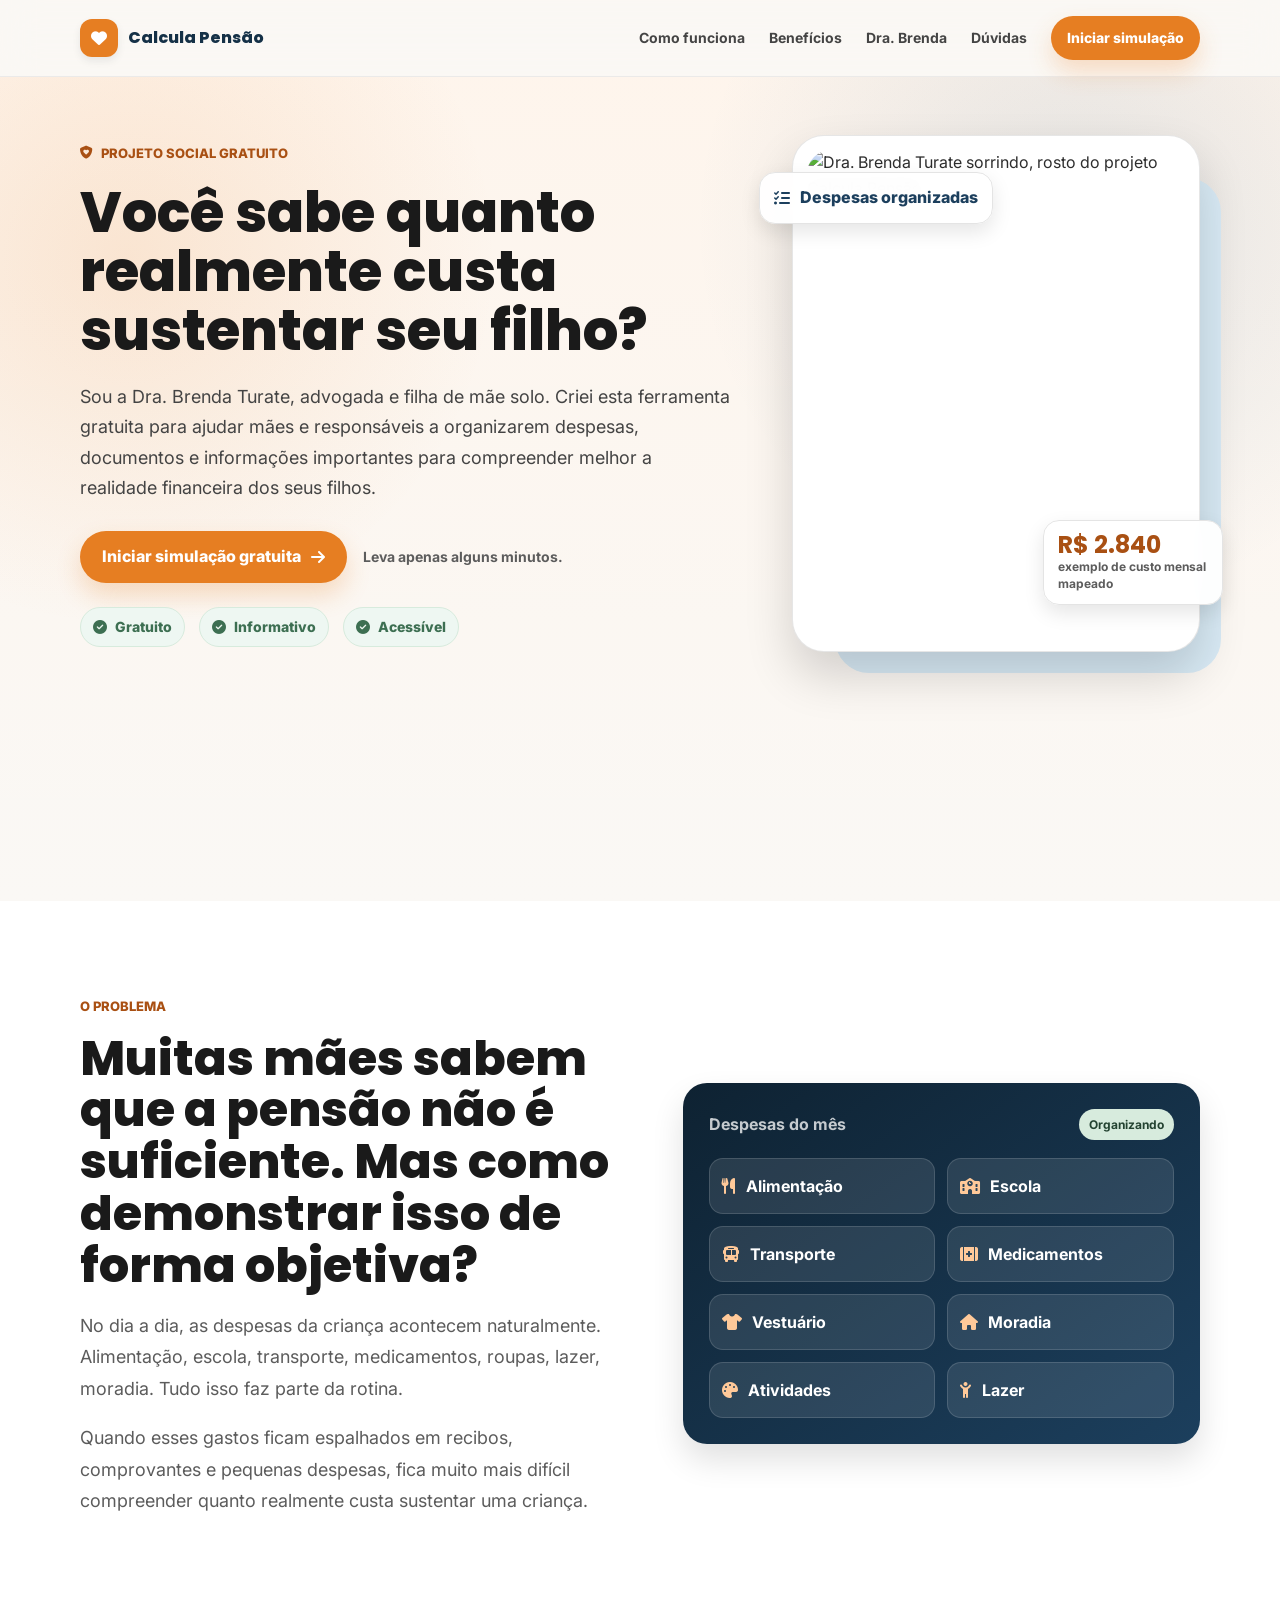
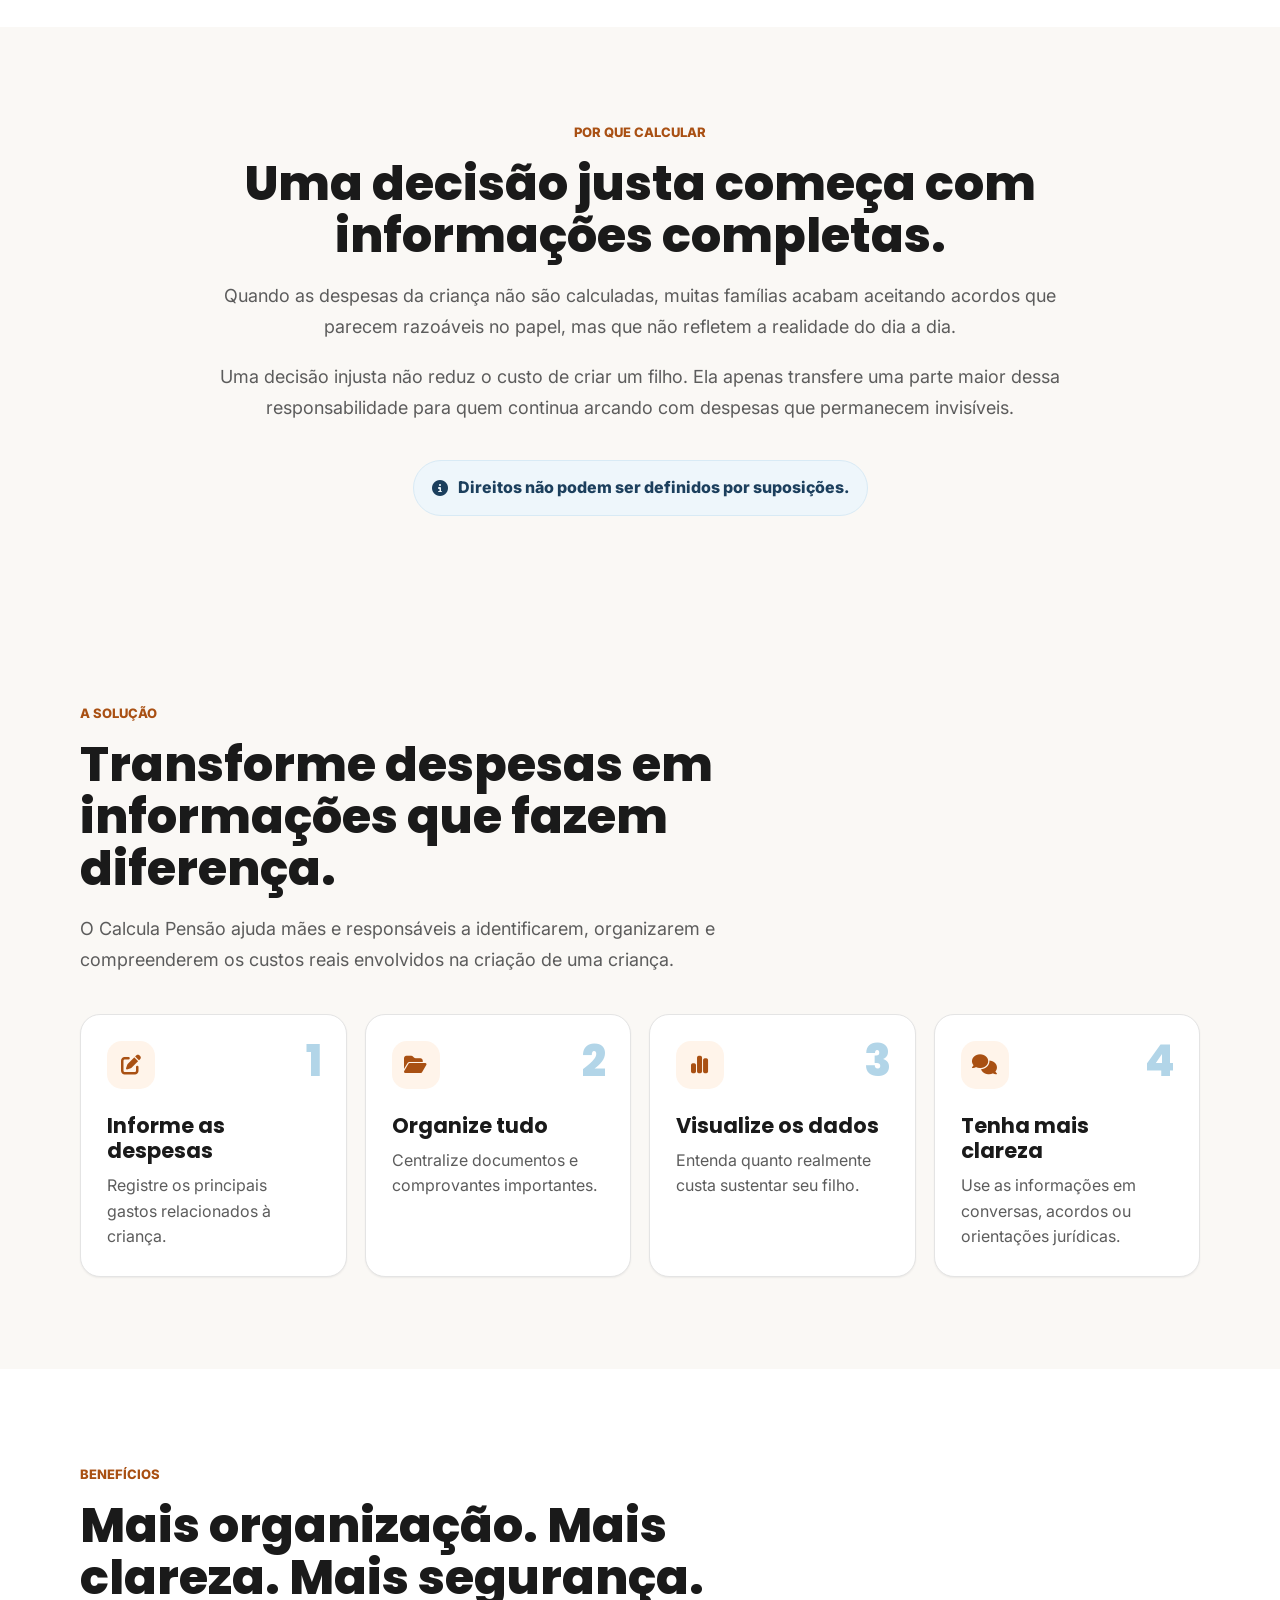
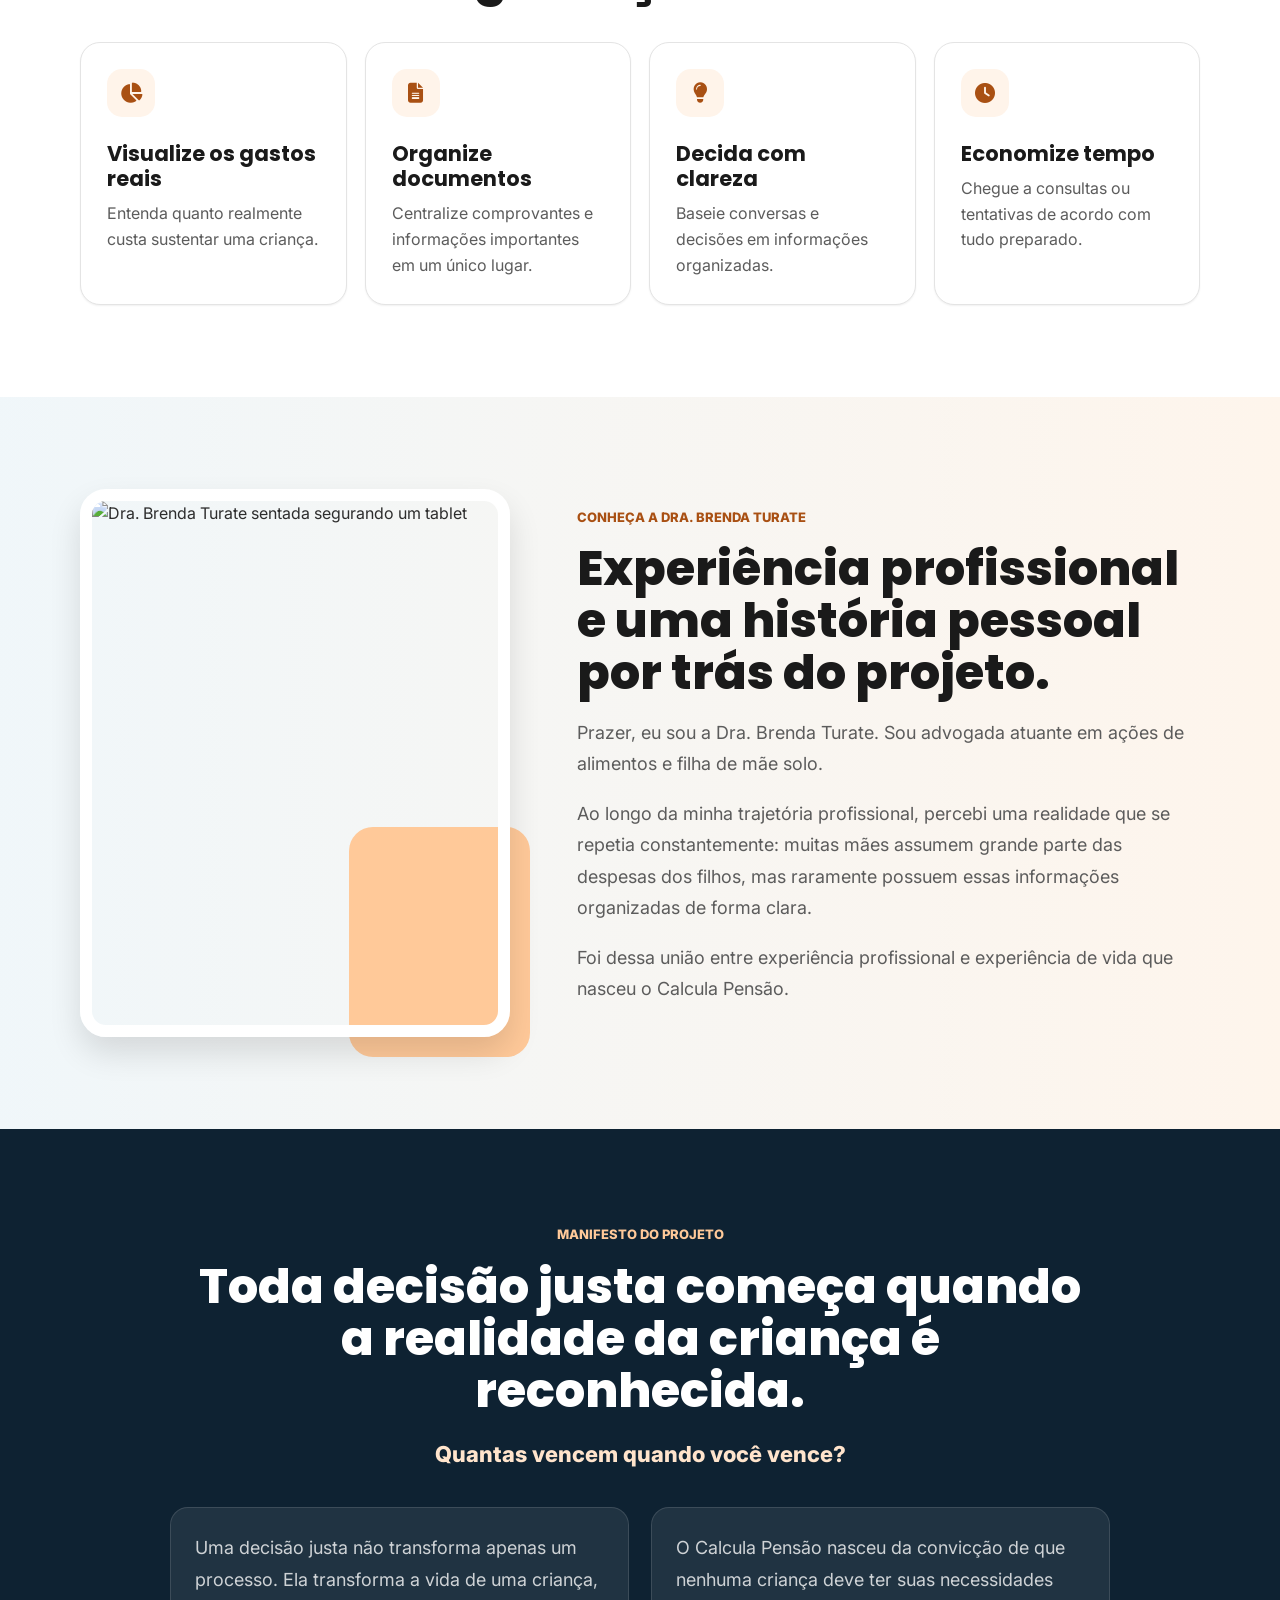
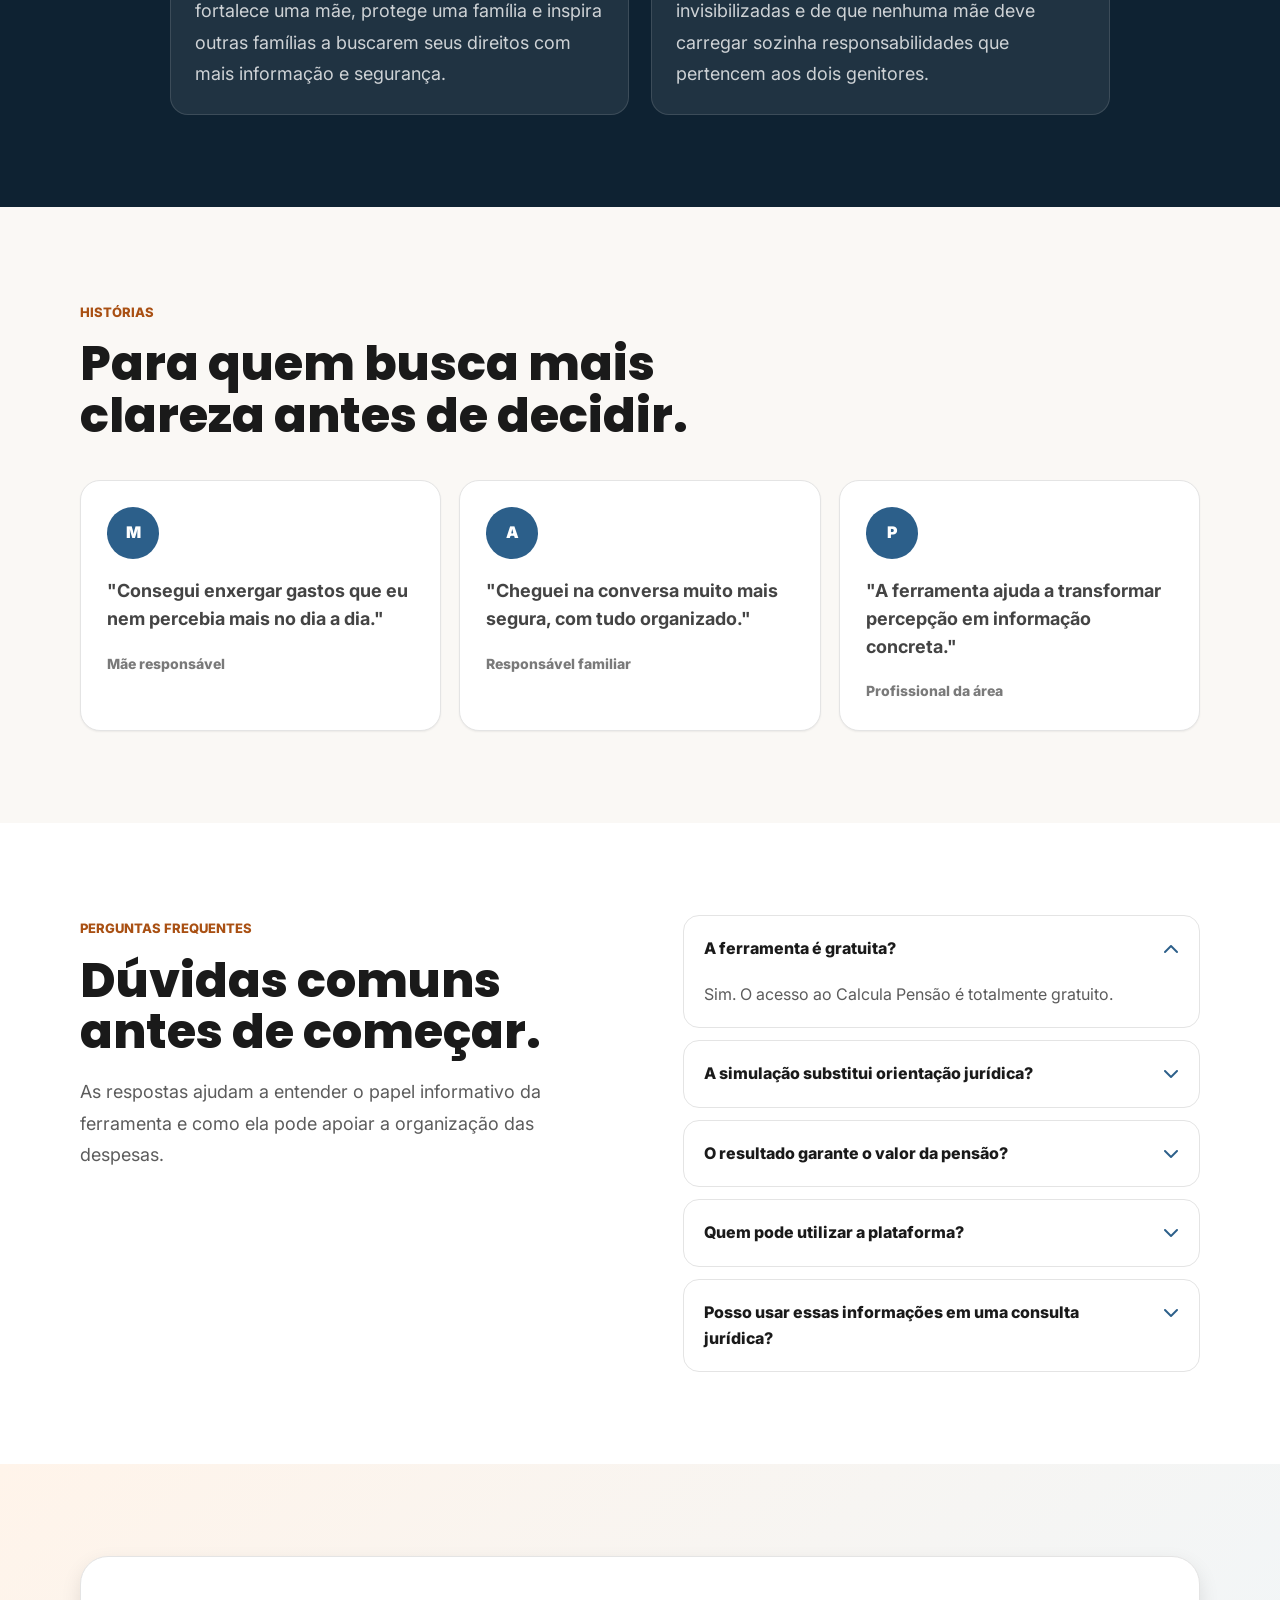
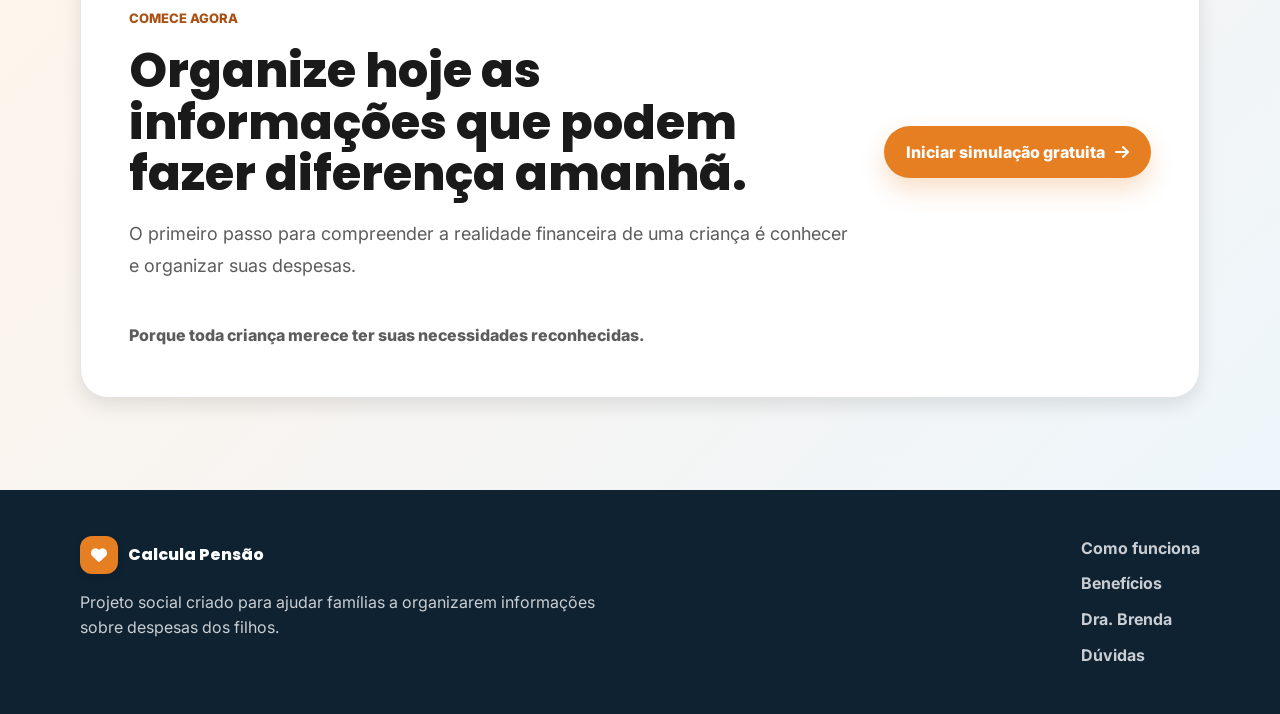
==== index.html @ ec31bf01 "Add homolog landing page" ====
<!DOCTYPE html><html lang="pt-BR"><head><meta charset="UTF-8" /><meta name="viewport" content="width=device-width, initial-scale=1.0" /><title>Calcula Pensão | Organize as despesas dos seus filhos</title><meta
name="description"
content="Ferramenta gratuita criada pela Dra. Brenda Turate para ajudar mães e responsáveis a organizarem despesas, documentos e informações importantes sobre pensão alimentícia."
/><link rel="preconnect" href="https://fonts.googleapis.com" /><link rel="preconnect" href="https://fonts.gstatic.com" crossorigin /><link
href="https://fonts.googleapis.com/css2?family=Inter:wght@400;500;600;700;800&family=Poppins:wght@600;700;800&display=swap"
rel="stylesheet"
/><link
rel="stylesheet"
href="https://cdnjs.cloudflare.com/ajax/libs/font-awesome/6.5.2/css/all.min.css"
/><link rel="stylesheet" href="design-tokens.css" /><link rel="stylesheet" href="styles.min.css" /></head><body><a class="skip-link" href="#conteudo">Pular para o conteúdo</a><header class="site-header" data-header><nav class="nav container" aria-label="Navegação principal"><a class="brand" href="#inicio" aria-label="Calcula Pensão"><span class="brand-mark"><i class="fa-solid fa-heart"></i></span><span>Calcula Pensão</span></a><button class="nav-toggle" type="button" aria-expanded="false" aria-controls="nav-menu" data-nav-toggle><span class="sr-only">Abrir menu</span><i class="fa-solid fa-bars"></i></button><div class="nav-menu" id="nav-menu" data-nav-menu><a href="#como-funciona">Como funciona</a><a href="#beneficios">Benefícios</a><a href="#brenda">Dra. Brenda</a><a href="#faq">Dúvidas</a><a class="btn btn-primary btn-small" href="https://calculapensao.com.br/checkout/?add-to-cart=428">Iniciar simulação</a></div></nav></header><main id="conteudo"><section class="hero section" id="inicio"><div class="hero-bg" aria-hidden="true"></div><div class="container hero-grid"><div class="hero-copy reveal"><span class="eyebrow"><i class="fa-solid fa-shield-heart"></i>
Projeto social gratuito
</span><h1>Você sabe quanto realmente custa sustentar seu filho?</h1><p class="lead">
Sou a Dra. Brenda Turate, advogada e filha de mãe solo. Criei esta ferramenta gratuita para ajudar mães e responsáveis a organizarem despesas, documentos e informações importantes para compreender melhor a realidade financeira dos seus filhos.
</p><div class="hero-actions"><a class="btn btn-primary" href="https://calculapensao.com.br/checkout/?add-to-cart=428">
Iniciar simulação gratuita
<i class="fa-solid fa-arrow-right"></i></a><span class="microcopy">Leva apenas alguns minutos.</span></div><div class="trust-row" aria-label="Principais atributos"><span><i class="fa-solid fa-circle-check"></i> Gratuito</span><span><i class="fa-solid fa-circle-check"></i> Informativo</span><span><i class="fa-solid fa-circle-check"></i> Acessível</span></div></div><div class="hero-visual reveal delay-1"><div class="portrait-card"><img src="assets/brenda-hero.webp" alt="Dra. Brenda Turate sorrindo, rosto do projeto Calcula Pensão" /><div class="floating-note note-top"><i class="fa-solid fa-list-check"></i><span>Despesas organizadas</span></div><div class="floating-note note-bottom"><strong>R$ 2.840</strong><span>exemplo de custo mensal mapeado</span></div></div></div></div></section><section class="section problem-section"><div class="container split-grid"><div class="section-copy reveal"><span class="eyebrow">O problema</span><h2>Muitas mães sabem que a pensão não é suficiente. Mas como demonstrar isso de forma objetiva?</h2><p>
No dia a dia, as despesas da criança acontecem naturalmente. Alimentação, escola, transporte, medicamentos, roupas, lazer, moradia. Tudo isso faz parte da rotina.
</p><p>
Quando esses gastos ficam espalhados em recibos, comprovantes e pequenas despesas, fica muito mais difícil compreender quanto realmente custa sustentar uma criança.
</p></div><div class="expense-board reveal delay-1" aria-label="Exemplos de despesas"><div class="board-header"><span>Despesas do mês</span><strong>Organizando</strong></div><div class="expense-list"><span><i class="fa-solid fa-utensils"></i> Alimentação</span><span><i class="fa-solid fa-school"></i> Escola</span><span><i class="fa-solid fa-bus"></i> Transporte</span><span><i class="fa-solid fa-kit-medical"></i> Medicamentos</span><span><i class="fa-solid fa-shirt"></i> Vestuário</span><span><i class="fa-solid fa-house"></i> Moradia</span><span><i class="fa-solid fa-palette"></i> Atividades</span><span><i class="fa-solid fa-child-reaching"></i> Lazer</span></div></div></div></section><section class="section why-section"><div class="container narrow reveal"><span class="eyebrow centered">Por que calcular</span><h2>Uma decisão justa começa com informações completas.</h2><p>
Quando as despesas da criança não são calculadas, muitas famílias acabam aceitando acordos que parecem razoáveis no papel, mas que não refletem a realidade do dia a dia.
</p><p>
Uma decisão injusta não reduz o custo de criar um filho. Ela apenas transfere uma parte maior dessa responsabilidade para quem continua arcando com despesas que permanecem invisíveis.
</p><div class="quote-line"><i class="fa-solid fa-circle-info"></i><span>Direitos não podem ser definidos por suposições.</span></div></div></section><section class="section solution-section" id="como-funciona"><div class="container"><div class="section-heading reveal"><span class="eyebrow">A solução</span><h2>Transforme despesas em informações que fazem diferença.</h2><p>
O Calcula Pensão ajuda mães e responsáveis a identificarem, organizarem e compreenderem os custos reais envolvidos na criação de uma criança.
</p></div><div class="steps"><article class="step-card reveal"><span class="step-number">1</span><i class="fa-solid fa-pen-to-square"></i><h3>Informe as despesas</h3><p>Registre os principais gastos relacionados à criança.</p></article><article class="step-card reveal delay-1"><span class="step-number">2</span><i class="fa-solid fa-folder-open"></i><h3>Organize tudo</h3><p>Centralize documentos e comprovantes importantes.</p></article><article class="step-card reveal delay-2"><span class="step-number">3</span><i class="fa-solid fa-chart-simple"></i><h3>Visualize os dados</h3><p>Entenda quanto realmente custa sustentar seu filho.</p></article><article class="step-card reveal delay-3"><span class="step-number">4</span><i class="fa-solid fa-comments"></i><h3>Tenha mais clareza</h3><p>Use as informações em conversas, acordos ou orientações jurídicas.</p></article></div></div></section><section class="section benefits-section" id="beneficios"><div class="container"><div class="section-heading reveal"><span class="eyebrow">Benefícios</span><h2>Mais organização. Mais clareza. Mais segurança.</h2></div><div class="benefit-grid"><article class="benefit-card reveal"><i class="fa-solid fa-chart-pie"></i><h3>Visualize os gastos reais</h3><p>Entenda quanto realmente custa sustentar uma criança.</p></article><article class="benefit-card reveal delay-1"><i class="fa-solid fa-file-lines"></i><h3>Organize documentos</h3><p>Centralize comprovantes e informações importantes em um único lugar.</p></article><article class="benefit-card reveal delay-2"><i class="fa-solid fa-lightbulb"></i><h3>Decida com clareza</h3><p>Baseie conversas e decisões em informações organizadas.</p></article><article class="benefit-card reveal delay-3"><i class="fa-solid fa-clock"></i><h3>Economize tempo</h3><p>Chegue a consultas ou tentativas de acordo com tudo preparado.</p></article></div></div></section><section class="section about-section" id="brenda"><div class="container about-grid"><div class="about-image reveal"><img src="assets/brenda-about.webp" alt="Dra. Brenda Turate sentada segurando um tablet" /></div><div class="section-copy reveal delay-1"><span class="eyebrow">Conheça a Dra. Brenda Turate</span><h2>Experiência profissional e uma história pessoal por trás do projeto.</h2><p>
Prazer, eu sou a Dra. Brenda Turate. Sou advogada atuante em ações de alimentos e filha de mãe solo.
</p><p>
Ao longo da minha trajetória profissional, percebi uma realidade que se repetia constantemente: muitas mães assumem grande parte das despesas dos filhos, mas raramente possuem essas informações organizadas de forma clara.
</p><p>
Foi dessa união entre experiência profissional e experiência de vida que nasceu o Calcula Pensão.
</p></div></div></section><section class="section manifesto-section"><div class="container manifesto-card reveal"><span class="eyebrow centered">Manifesto do projeto</span><h2>Toda decisão justa começa quando a realidade da criança é reconhecida.</h2><p class="manifesto-lead">Quantas vencem quando você vence?</p><div class="manifesto-grid"><p>Uma decisão justa não transforma apenas um processo. Ela transforma a vida de uma criança, fortalece uma mãe, protege uma família e inspira outras famílias a buscarem seus direitos com mais informação e segurança.</p><p>O Calcula Pensão nasceu da convicção de que nenhuma criança deve ter suas necessidades invisibilizadas e de que nenhuma mãe deve carregar sozinha responsabilidades que pertencem aos dois genitores.</p></div></div></section><section class="section testimonials-section"><div class="container"><div class="section-heading reveal"><span class="eyebrow">Histórias</span><h2>Para quem busca mais clareza antes de decidir.</h2></div><div class="testimonial-grid"><article class="testimonial-card reveal"><div class="avatar">M</div><p>"Consegui enxergar gastos que eu nem percebia mais no dia a dia."</p><span>Mãe responsável</span></article><article class="testimonial-card reveal delay-1"><div class="avatar">A</div><p>"Cheguei na conversa muito mais segura, com tudo organizado."</p><span>Responsável familiar</span></article><article class="testimonial-card reveal delay-2"><div class="avatar">P</div><p>"A ferramenta ajuda a transformar percepção em informação concreta."</p><span>Profissional da área</span></article></div></div></section><section class="section faq-section" id="faq"><div class="container faq-grid"><div class="section-copy reveal"><span class="eyebrow">Perguntas frequentes</span><h2>Dúvidas comuns antes de começar.</h2><p>As respostas ajudam a entender o papel informativo da ferramenta e como ela pode apoiar a organização das despesas.</p></div><div class="faq-list reveal delay-1"><details open><summary>A ferramenta é gratuita?</summary><p>Sim. O acesso ao Calcula Pensão é totalmente gratuito.</p></details><details><summary>A simulação substitui orientação jurídica?</summary><p>Não. A ferramenta possui caráter exclusivamente informativo e educativo.</p></details><details><summary>O resultado garante o valor da pensão?</summary><p>Não. O valor da pensão alimentícia é definido por acordo ou decisão judicial, considerando cada caso.</p></details><details><summary>Quem pode utilizar a plataforma?</summary><p>Mães, pais, responsáveis, advogados e qualquer pessoa que deseje compreender melhor as despesas relacionadas à criação de uma criança.</p></details><details><summary>Posso usar essas informações em uma consulta jurídica?</summary><p>Sim. As informações organizadas podem facilitar conversas com advogados, Defensoria Pública ou auxiliar na construção de acordos.</p></details></div></div></section><section class="final-cta section" id="simulacao"><div class="container cta-card reveal"><div><span class="eyebrow">Comece agora</span><h2>Organize hoje as informações que podem fazer diferença amanhã.</h2><p>
O primeiro passo para compreender a realidade financeira de uma criança é conhecer e organizar suas despesas.
</p></div><a class="btn btn-primary" href="https://calculapensao.com.br/checkout/?add-to-cart=428">
Iniciar simulação gratuita
<i class="fa-solid fa-arrow-right"></i></a><span class="cta-note">Porque toda criança merece ter suas necessidades reconhecidas.</span></div></section></main><footer class="footer"><div class="container footer-grid"><div><a class="brand footer-brand" href="#inicio"><span class="brand-mark"><i class="fa-solid fa-heart"></i></span><span>Calcula Pensão</span></a><p>Projeto social criado para ajudar famílias a organizarem informações sobre despesas dos filhos.</p></div><div class="footer-links"><a href="#como-funciona">Como funciona</a><a href="#beneficios">Benefícios</a><a href="#brenda">Dra. Brenda</a><a href="#faq">Dúvidas</a></div></div></footer><script src="script.js"></script></body></html>
---- design-tokens.css ----
:root {
  --cp-orange-50: #fff4ea;
  --cp-orange-100: #ffe4cc;
  --cp-orange-200: #ffc999;
  --cp-orange-300: #ffad66;
  --cp-orange-400: #f3923a;
  --cp-orange-500: #e67e22;
  --cp-orange-600: #c86618;
  --cp-orange-700: #a95013;
  --cp-orange-800: #843d0f;
  --cp-orange-900: #5f2b0a;

  --cp-blue-50: #eef6fb;
  --cp-blue-100: #d8eaf5;
  --cp-blue-200: #b2d5e8;
  --cp-blue-300: #86b9d8;
  --cp-blue-400: #5794bb;
  --cp-blue-500: #2c5f8a;
  --cp-blue-600: #234e72;
  --cp-blue-700: #1c3f5d;
  --cp-blue-800: #153147;
  --cp-blue-900: #0e2232;

  --cp-green-50: #eef7f2;
  --cp-green-100: #d7ebdd;
  --cp-green-300: #96c3a7;
  --cp-green-500: #5e9b76;
  --cp-green-700: #3d6f52;
  --cp-green-900: #234331;

  --cp-gray-50: #fafafa;
  --cp-gray-100: #f2f2f2;
  --cp-gray-200: #e4e4e4;
  --cp-gray-300: #cfcfcf;
  --cp-gray-400: #a8a8a8;
  --cp-gray-500: #7a7a7a;
  --cp-gray-600: #5c5c5c;
  --cp-gray-700: #444444;
  --cp-gray-800: #2d2d2d;
  --cp-gray-900: #1a1a1a;

  --cp-success-bg: #eef7f2;
  --cp-success-text: #3d6f52;
  --cp-warning-bg: #fff7e6;
  --cp-warning-text: #9a6200;
  --cp-error-bg: #fdecec;
  --cp-error-text: #b42318;
  --cp-info-bg: #eef6fb;
  --cp-info-text: #234e72;

  --cp-surface-background: #faf8f5;
  --cp-surface-white: #ffffff;
  --cp-text-primary: #2d2d2d;
  --cp-text-secondary: #5c5c5c;
  --cp-text-muted: #7a7a7a;
  --cp-text-inverse: #ffffff;

  --cp-font-heading: "Poppins", sans-serif;
  --cp-font-body: "Inter", sans-serif;

  --cp-space-1: 4px;
  --cp-space-2: 8px;
  --cp-space-3: 12px;
  --cp-space-4: 16px;
  --cp-space-5: 20px;
  --cp-space-6: 24px;
  --cp-space-8: 32px;
  --cp-space-10: 40px;
  --cp-space-12: 48px;
  --cp-space-14: 56px;
  --cp-space-16: 64px;
  --cp-space-20: 80px;
  --cp-space-24: 96px;

  --cp-radius-xs: 4px;
  --cp-radius-sm: 6px;
  --cp-radius-md: 8px;
  --cp-radius-lg: 12px;
  --cp-radius-xl: 16px;
  --cp-radius-pill: 999px;

  --cp-shadow-1: 0 1px 2px rgba(0, 0, 0, 0.06);
  --cp-shadow-2: 0 4px 8px rgba(0, 0, 0, 0.08);
  --cp-shadow-3: 0 8px 20px rgba(0, 0, 0, 0.10);
  --cp-shadow-4: 0 16px 32px rgba(0, 0, 0, 0.12);
  --cp-shadow-5: 0 24px 48px rgba(0, 0, 0, 0.16);

  --cp-focus-ring: 0 0 0 3px var(--cp-orange-200);
}
---- styles.min.css ----
*{box-sizing:border-box;}html{scroll-behavior:smooth;}body{margin:0;overflow-x:hidden;color:var(--cp-text-primary);background:var(--cp-surface-background);font-family:var(--cp-font-body);font-size:16px;line-height:1.6;}body.nav-open{overflow:hidden;}img{display:block;max-width:100%;}a{color:inherit;text-decoration:none;}button,a{-webkit-tap-highlight-color:transparent;}:focus-visible{outline:3px solid var(--cp-orange-200);outline-offset:3px;}.sr-only,.skip-link{position:absolute;width:1px;height:1px;overflow:hidden;clip:rect(0,0,0,0);white-space:nowrap;}.skip-link:focus{z-index:1000;top:16px;left:16px;width:auto;height:auto;padding:12px 16px;clip:auto;color:var(--cp-text-inverse);background:var(--cp-blue-800);border-radius:var(--cp-radius-md);}.container{width:min(1120px,calc(100% - 40px));margin:0 auto;}.section{padding:92px 0;}.site-header{position:sticky;z-index:100;top:0;background:rgba(250,248,245,0.82);border-bottom:1px solid rgba(228,228,228,0.7);backdrop-filter:blur(18px);transition:box-shadow 180ms ease,background 180ms ease;}.site-header.is-scrolled{background:rgba(255,255,255,0.92);box-shadow:var(--cp-shadow-1);}.nav{display:flex;min-height:76px;align-items:center;justify-content:space-between;gap:24px;}.brand{display:inline-flex;align-items:center;gap:10px;font-family:var(--cp-font-heading);font-weight:800;color:var(--cp-blue-800);}.brand-mark{display:grid;width:38px;height:38px;place-items:center;color:var(--cp-text-inverse);background:var(--cp-orange-500);border-radius:12px;box-shadow:var(--cp-shadow-2);}.nav-menu{display:flex;align-items:center;gap:24px;color:var(--cp-gray-700);font-size:14px;font-weight:700;}.nav-menu a:not(.btn){padding:10px 0;}.nav-menu a:not(.btn):hover{color:var(--cp-orange-700);}.nav-toggle{display:none;width:44px;height:44px;color:var(--cp-blue-800);background:var(--cp-surface-white);border:1px solid var(--cp-gray-200);border-radius:var(--cp-radius-md);}.btn{display:inline-flex;min-height:52px;align-items:center;justify-content:center;gap:10px;padding:15px 22px;border-radius:var(--cp-radius-pill);font-weight:800;line-height:1.2;transition:transform 180ms ease,box-shadow 180ms ease,background 180ms ease;}.btn:hover{transform:translateY(-2px);}.btn-primary{color:var(--cp-text-inverse);background:var(--cp-orange-500);box-shadow:0 12px 24px rgba(230,126,34,0.24);}.btn-primary:hover{background:var(--cp-orange-400);box-shadow:0 16px 34px rgba(230,126,34,0.3);}.btn-small{min-height:44px;padding:12px 16px;font-size:14px;}.hero{position:relative;min-height:calc(100vh - 76px);overflow:hidden;padding:58px 0 74px;}.hero-bg{position:absolute;inset:0;pointer-events:none;background:radial-gradient(circle at 10% 22%,rgba(230,126,34,0.14),transparent 28%),radial-gradient(circle at 84% 18%,rgba(44,95,138,0.12),transparent 30%),linear-gradient(180deg,rgba(255,244,234,0.8),rgba(250,248,245,0));}.hero-grid,.split-grid,.about-grid,.faq-grid{position:relative;display:grid;align-items:center;gap:64px;grid-template-columns:minmax(0,1.02fr) minmax(320px,0.98fr);}.hero-grid{gap:46px;grid-template-columns:minmax(0,1.24fr) minmax(320px,0.76fr);}.hero-copy h1,.section-copy h2,.section-heading h2,.narrow h2,.manifesto-card h2,.cta-card h2{margin:0;color:var(--cp-gray-900);font-family:var(--cp-font-heading);font-weight:800;letter-spacing:0;line-height:1.08;}.hero-copy h1{max-width:690px;margin-top:18px;font-size:clamp(38px,4.35vw,56px);line-height:1.06;}.lead{max-width:650px;margin:22px 0 0;color:var(--cp-gray-700);font-size:18px;line-height:1.68;}.eyebrow{display:inline-flex;align-items:center;gap:8px;color:var(--cp-orange-700);font-size:13px;font-weight:800;letter-spacing:0;text-transform:uppercase;}.centered{justify-content:center;}.hero-actions{display:flex;flex-wrap:wrap;align-items:center;gap:16px;margin-top:28px;}.microcopy{color:var(--cp-gray-600);font-size:14px;font-weight:700;}.trust-row{display:flex;flex-wrap:wrap;gap:14px;margin-top:24px;}.trust-row span{display:inline-flex;align-items:center;gap:8px;padding:8px 12px;color:var(--cp-green-700);background:var(--cp-green-50);border:1px solid var(--cp-green-100);border-radius:var(--cp-radius-pill);font-size:14px;font-weight:800;}.portrait-card{position:relative;width:min(100%,430px);margin-left:auto;padding:14px;background:var(--cp-surface-white);border:1px solid rgba(228,228,228,0.9);border-radius:32px;box-shadow:var(--cp-shadow-5);}.portrait-card::before{position:absolute;inset:42px -22px -22px 42px;z-index:-1;content:"";background:var(--cp-blue-100);border-radius:34px;}.portrait-card img{width:100%;aspect-ratio:4 / 5.15;object-fit:cover;object-position:center top;border-radius:24px;}.floating-note{position:absolute;display:flex;align-items:center;gap:10px;padding:12px 14px;background:rgba(255,255,255,0.94);border:1px solid var(--cp-gray-200);border-radius:16px;box-shadow:var(--cp-shadow-3);backdrop-filter:blur(10px);}.note-top{top:36px;left:-34px;color:var(--cp-blue-700);font-weight:800;}.note-bottom{right:-24px;bottom:46px;flex-direction:column;align-items:flex-start;gap:2px;}.note-bottom strong{color:var(--cp-orange-700);font-family:var(--cp-font-heading);font-size:24px;line-height:1;}.note-bottom span{max-width:150px;color:var(--cp-gray-600);font-size:12px;font-weight:700;line-height:1.35;}.section-copy h2,.section-heading h2,.narrow h2,.manifesto-card h2,.cta-card h2{margin-top:14px;font-size:clamp(32px,4vw,48px);}.section-copy p,.section-heading p,.narrow p,.manifesto-card p,.cta-card p{color:var(--cp-gray-600);font-size:18px;line-height:1.75;}.problem-section,.benefits-section,.faq-section{background:var(--cp-surface-white);}.expense-board{padding:26px;background:linear-gradient(145deg,var(--cp-blue-900),var(--cp-blue-700));border-radius:24px;box-shadow:var(--cp-shadow-4);}.board-header{display:flex;align-items:center;justify-content:space-between;color:var(--cp-text-inverse);margin-bottom:18px;}.board-header span{color:rgba(255,255,255,0.76);font-weight:700;}.board-header strong{padding:6px 10px;color:var(--cp-green-900);background:var(--cp-green-100);border-radius:var(--cp-radius-pill);font-size:12px;}.expense-list{display:grid;gap:12px;grid-template-columns:repeat(2,minmax(0,1fr));}.expense-list span{display:flex;min-height:56px;align-items:center;gap:10px;padding:12px;color:var(--cp-text-inverse);background:rgba(255,255,255,0.1);border:1px solid rgba(255,255,255,0.14);border-radius:14px;font-weight:700;}.expense-list i{color:var(--cp-orange-200);}.narrow{max-width:850px;text-align:center;}.quote-line{display:inline-flex;align-items:center;gap:10px;margin-top:18px;padding:14px 18px;color:var(--cp-blue-700);background:var(--cp-blue-50);border:1px solid var(--cp-blue-100);border-radius:var(--cp-radius-pill);font-weight:800;}.section-heading{max-width:760px;margin-bottom:38px;}.steps,.benefit-grid,.testimonial-grid{display:grid;gap:18px;grid-template-columns:repeat(4,minmax(0,1fr));}.step-card,.benefit-card,.testimonial-card{position:relative;min-height:250px;padding:26px;background:var(--cp-surface-white);border:1px solid var(--cp-gray-200);border-radius:20px;box-shadow:var(--cp-shadow-1);transition:transform 180ms ease,box-shadow 180ms ease,border-color 180ms ease;}.step-card:hover,.benefit-card:hover,.testimonial-card:hover{transform:translateY(-5px);border-color:var(--cp-orange-200);box-shadow:var(--cp-shadow-3);}.step-card i,.benefit-card i{display:grid;width:48px;height:48px;place-items:center;color:var(--cp-orange-700);background:var(--cp-orange-50);border-radius:15px;font-size:20px;}.step-number{position:absolute;top:24px;right:24px;color:var(--cp-blue-200);font-family:var(--cp-font-heading);font-size:44px;font-weight:800;line-height:1;}.step-card h3,.benefit-card h3{margin:24px 0 10px;color:var(--cp-gray-900);font-family:var(--cp-font-heading);font-size:21px;line-height:1.2;}.step-card p,.benefit-card p{margin:0;color:var(--cp-gray-600);}.benefit-card{min-height:220px;}.about-section{background:linear-gradient(90deg,rgba(238,246,251,0.82),rgba(255,244,234,0.82)),var(--cp-surface-background);}.about-grid{grid-template-columns:minmax(280px,0.82fr) minmax(0,1.18fr);}.about-image{position:relative;max-width:430px;}.about-image::after{position:absolute;right:-20px;bottom:-20px;width:42%;height:42%;content:"";background:var(--cp-orange-200);border-radius:24px;z-index:0;}.about-image img{position:relative;z-index:1;width:100%;aspect-ratio:4 / 5.1;object-fit:cover;object-position:center;border:12px solid var(--cp-surface-white);border-radius:26px;box-shadow:var(--cp-shadow-4);}.manifesto-section{background:var(--cp-blue-900);}.manifesto-card{color:var(--cp-text-inverse);text-align:center;}.manifesto-card .eyebrow{color:var(--cp-orange-200);}.manifesto-card h2{max-width:920px;margin-right:auto;margin-left:auto;color:var(--cp-text-inverse);}.manifesto-card p{color:rgba(255,255,255,0.78);}.manifesto-lead{margin-top:18px;color:var(--cp-orange-100) !important;font-size:22px !important;font-weight:800;}.manifesto-grid{display:grid;max-width:940px;gap:22px;grid-template-columns:repeat(2,minmax(0,1fr));margin:34px auto 0;text-align:left;}.manifesto-grid p{margin:0;padding:24px;background:rgba(255,255,255,0.08);border:1px solid rgba(255,255,255,0.12);border-radius:18px;}.testimonial-grid{grid-template-columns:repeat(3,minmax(0,1fr));}.testimonial-card{min-height:220px;}.avatar{display:grid;width:52px;height:52px;place-items:center;color:var(--cp-text-inverse);background:var(--cp-blue-500);border-radius:50%;font-weight:900;}.testimonial-card p{color:var(--cp-gray-700);font-size:18px;font-weight:700;line-height:1.55;}.testimonial-card span{color:var(--cp-gray-500);font-size:14px;font-weight:800;}.faq-grid{align-items:start;}.faq-list{display:grid;gap:12px;}details{overflow:hidden;background:var(--cp-surface-white);border:1px solid var(--cp-gray-200);border-radius:16px;}summary{position:relative;min-height:64px;padding:20px 58px 20px 20px;cursor:pointer;color:var(--cp-gray-900);font-weight:800;list-style:none;}summary::-webkit-details-marker{display:none;}summary::after{position:absolute;top:20px;right:20px;color:var(--cp-blue-500);content:"\f078";font-family:"Font Awesome 6 Free";font-weight:900;transition:transform 180ms ease;}details[open] summary::after{transform:rotate(180deg);}details p{margin:0;padding:0 20px 20px;color:var(--cp-gray-600);}.final-cta{background:linear-gradient(135deg,var(--cp-orange-50),var(--cp-blue-50));}.cta-card{display:grid;align-items:center;gap:24px;grid-template-columns:minmax(0,1fr) auto;padding:48px;background:var(--cp-surface-white);border:1px solid var(--cp-gray-200);border-radius:28px;box-shadow:var(--cp-shadow-3);}.cta-card h2{max-width:720px;}.cta-note{grid-column:1 / -1;color:var(--cp-gray-600);font-weight:800;}.footer{padding:46px 0;color:rgba(255,255,255,0.78);background:var(--cp-blue-900);}.footer-grid{display:grid;gap:32px;grid-template-columns:minmax(0,1fr) auto;}.footer-brand{color:var(--cp-text-inverse);}.footer p{max-width:520px;}.footer-links{display:grid;gap:10px;}.footer-links a{font-weight:700;}.footer-links a:hover{color:var(--cp-orange-200);}.reveal{opacity:0;transform:translateY(22px);transition:opacity 460ms ease,transform 460ms ease;}.reveal.is-visible{opacity:1;transform:translateY(0);}.delay-1{transition-delay:90ms;}.delay-2{transition-delay:160ms;}.delay-3{transition-delay:230ms;}@media (prefers-reduced-motion:reduce){*,*::before,*::after{scroll-behavior:auto !important;transition-duration:0.01ms !important;animation-duration:0.01ms !important;animation-iteration-count:1 !important;}.reveal{opacity:1;transform:none;}}@media (max-width:1023px){.section{padding:76px 0;}.hero-grid,.split-grid,.about-grid,.faq-grid{gap:44px;grid-template-columns:1fr;}.hero{padding-top:56px;}.portrait-card{margin:0 auto;}.steps,.benefit-grid{grid-template-columns:repeat(2,minmax(0,1fr));}.cta-card{grid-template-columns:1fr;}}@media (max-width:767px){.container{width:min(100% - 32px,560px);}.nav{min-height:68px;}.nav-toggle{display:grid;place-items:center;}.nav-menu{position:fixed;inset:68px 16px auto 16px;display:grid;gap:4px;padding:18px;background:var(--cp-surface-white);border:1px solid var(--cp-gray-200);border-radius:18px;box-shadow:var(--cp-shadow-4);transform:translateY(-16px);opacity:0;pointer-events:none;transition:opacity 180ms ease,transform 180ms ease;}.nav-menu.is-open{transform:translateY(0);opacity:1;pointer-events:auto;}.nav-menu a{padding:12px;}.nav-menu .btn{margin-top:8px;}.hero{min-height:auto;padding:46px 0 68px;}.hero-copy h1{font-size:37px;}.lead,.section-copy p,.section-heading p,.narrow p,.manifesto-card p,.cta-card p{font-size:16px;}.hero-actions,.hero-actions .btn{width:100%;}.microcopy{width:100%;text-align:center;}.trust-row span{flex:1 1 auto;justify-content:center;}.portrait-card{width:min(100%,360px);}.floating-note{position:static;margin-top:12px;}.note-bottom{flex-direction:row;align-items:center;}.note-bottom span{max-width:none;}.expense-list,.steps,.benefit-grid,.testimonial-grid,.manifesto-grid,.footer-grid{grid-template-columns:1fr;}.section-heading{margin-bottom:26px;}.step-card,.benefit-card,.testimonial-card{min-height:auto;}.quote-line{align-items:flex-start;border-radius:18px;text-align:left;}.about-image{max-width:360px;margin:0 auto;}.cta-card{padding:28px;border-radius:22px;}.cta-card .btn{width:100%;}}
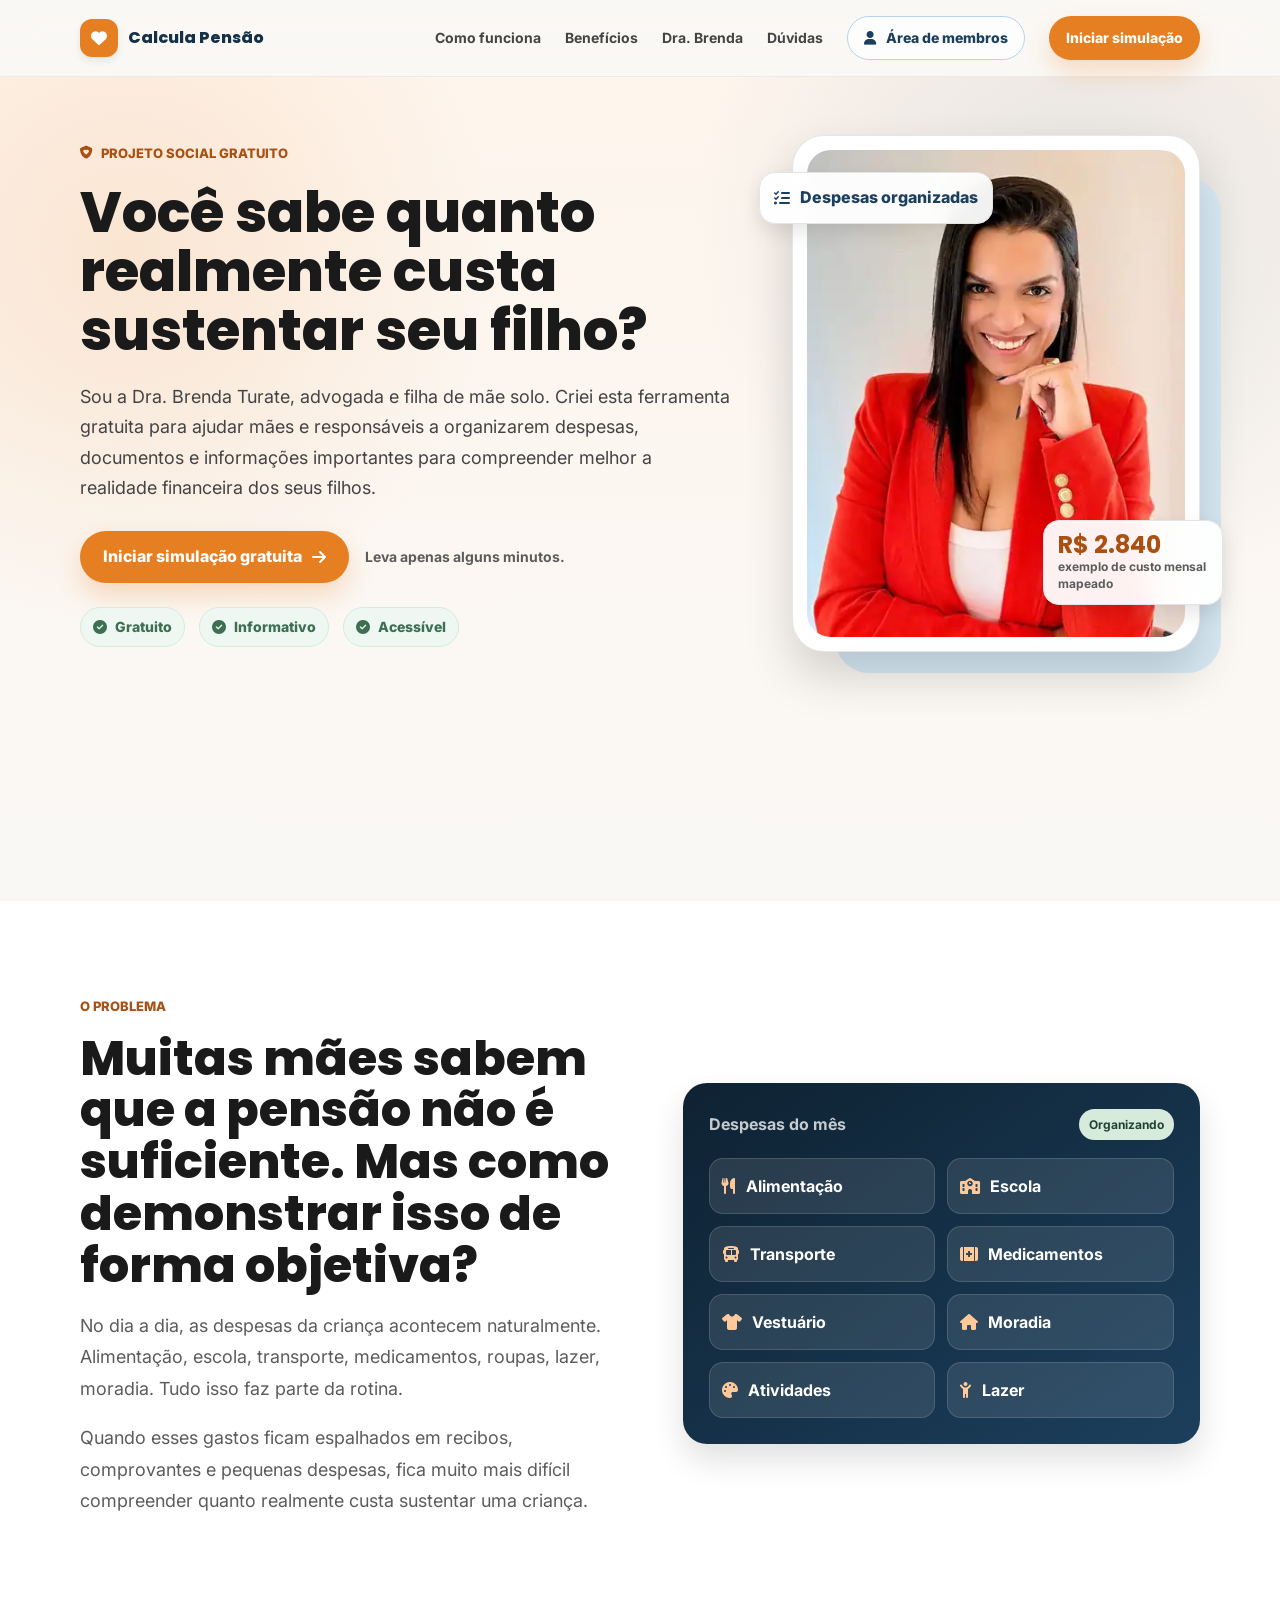
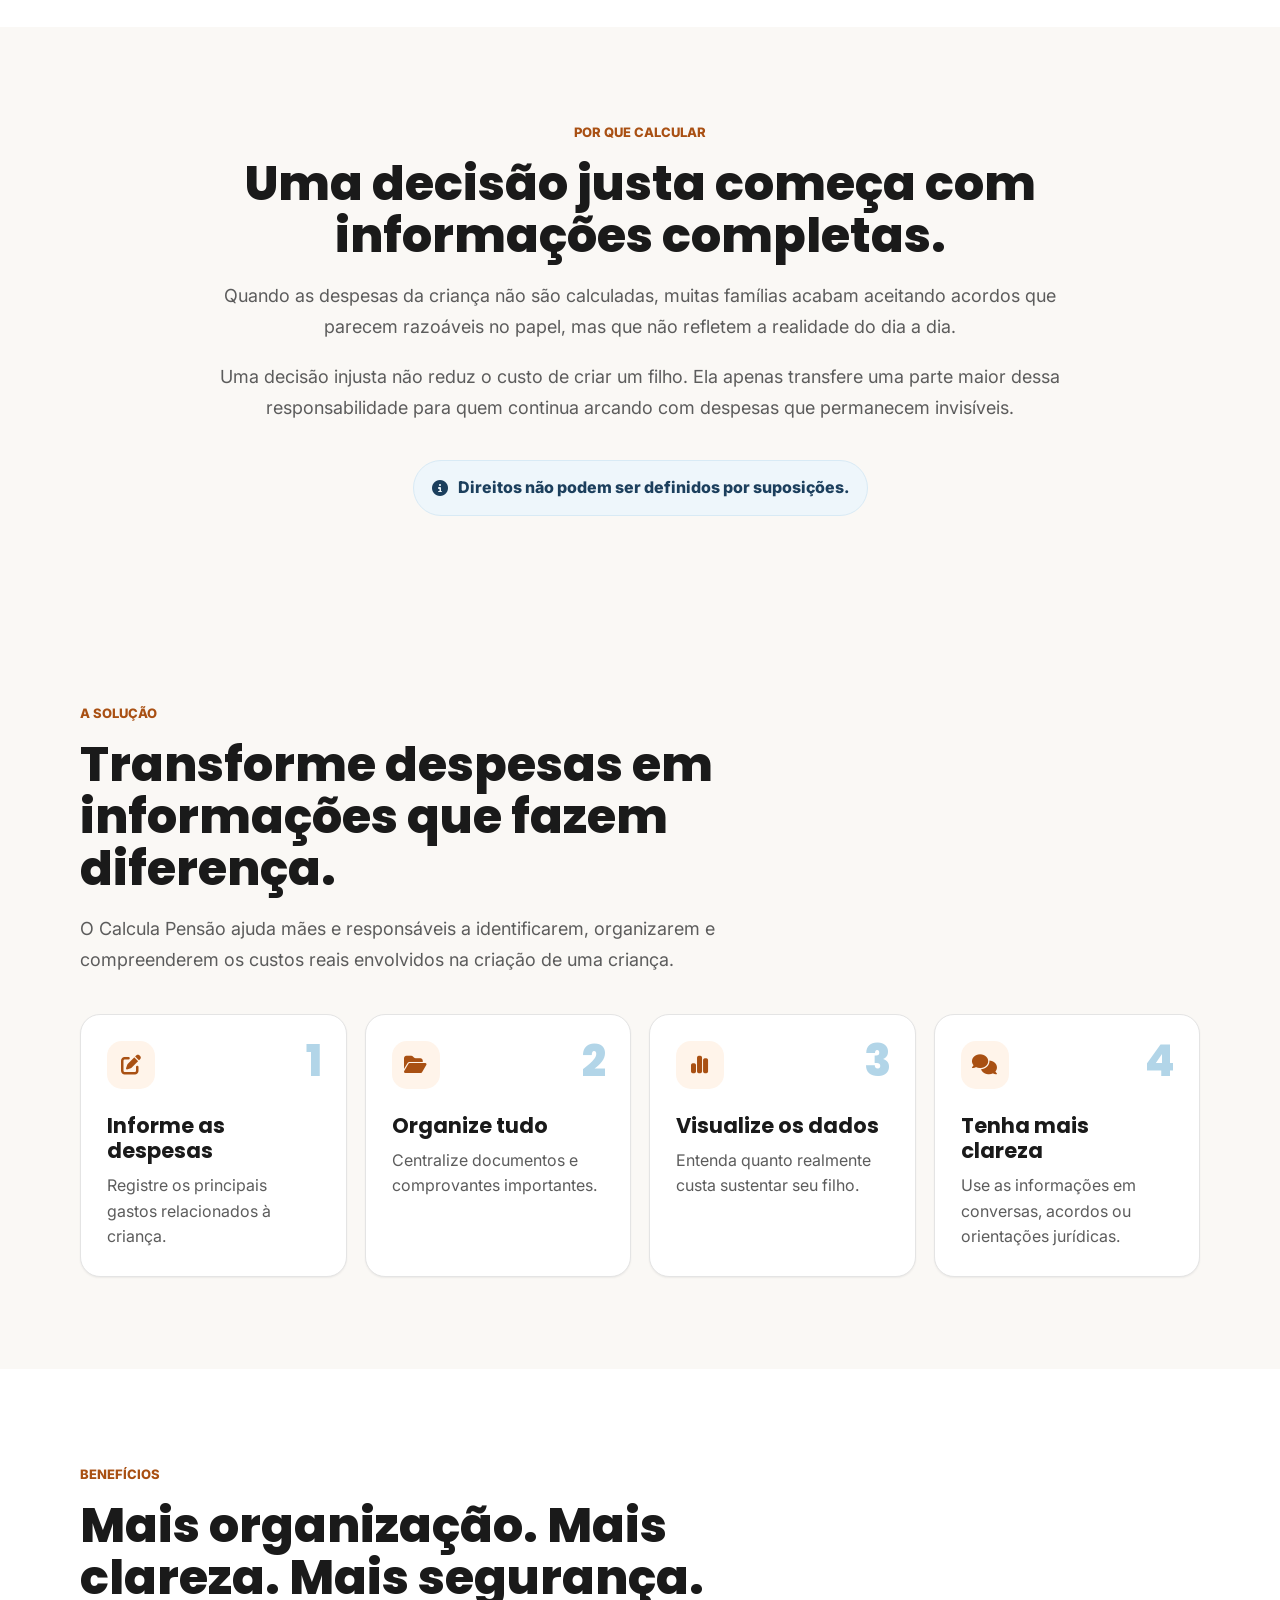
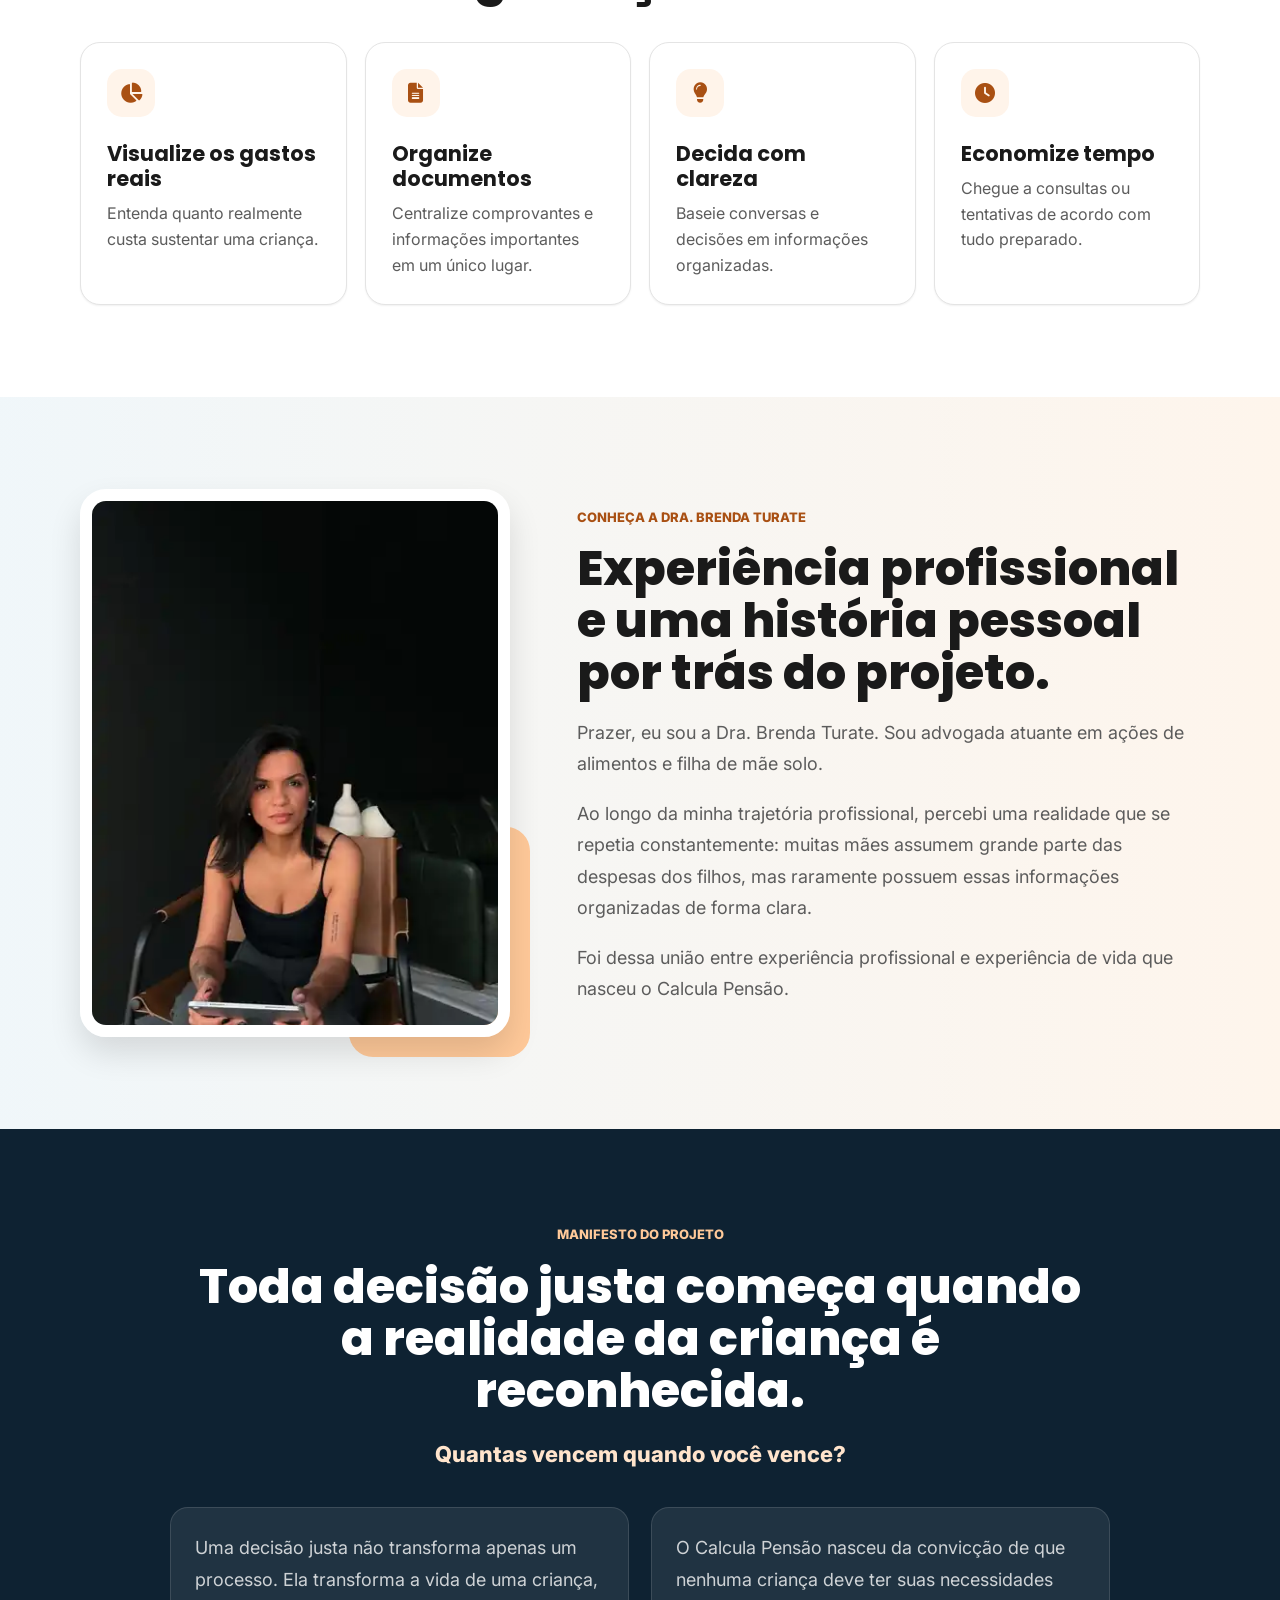
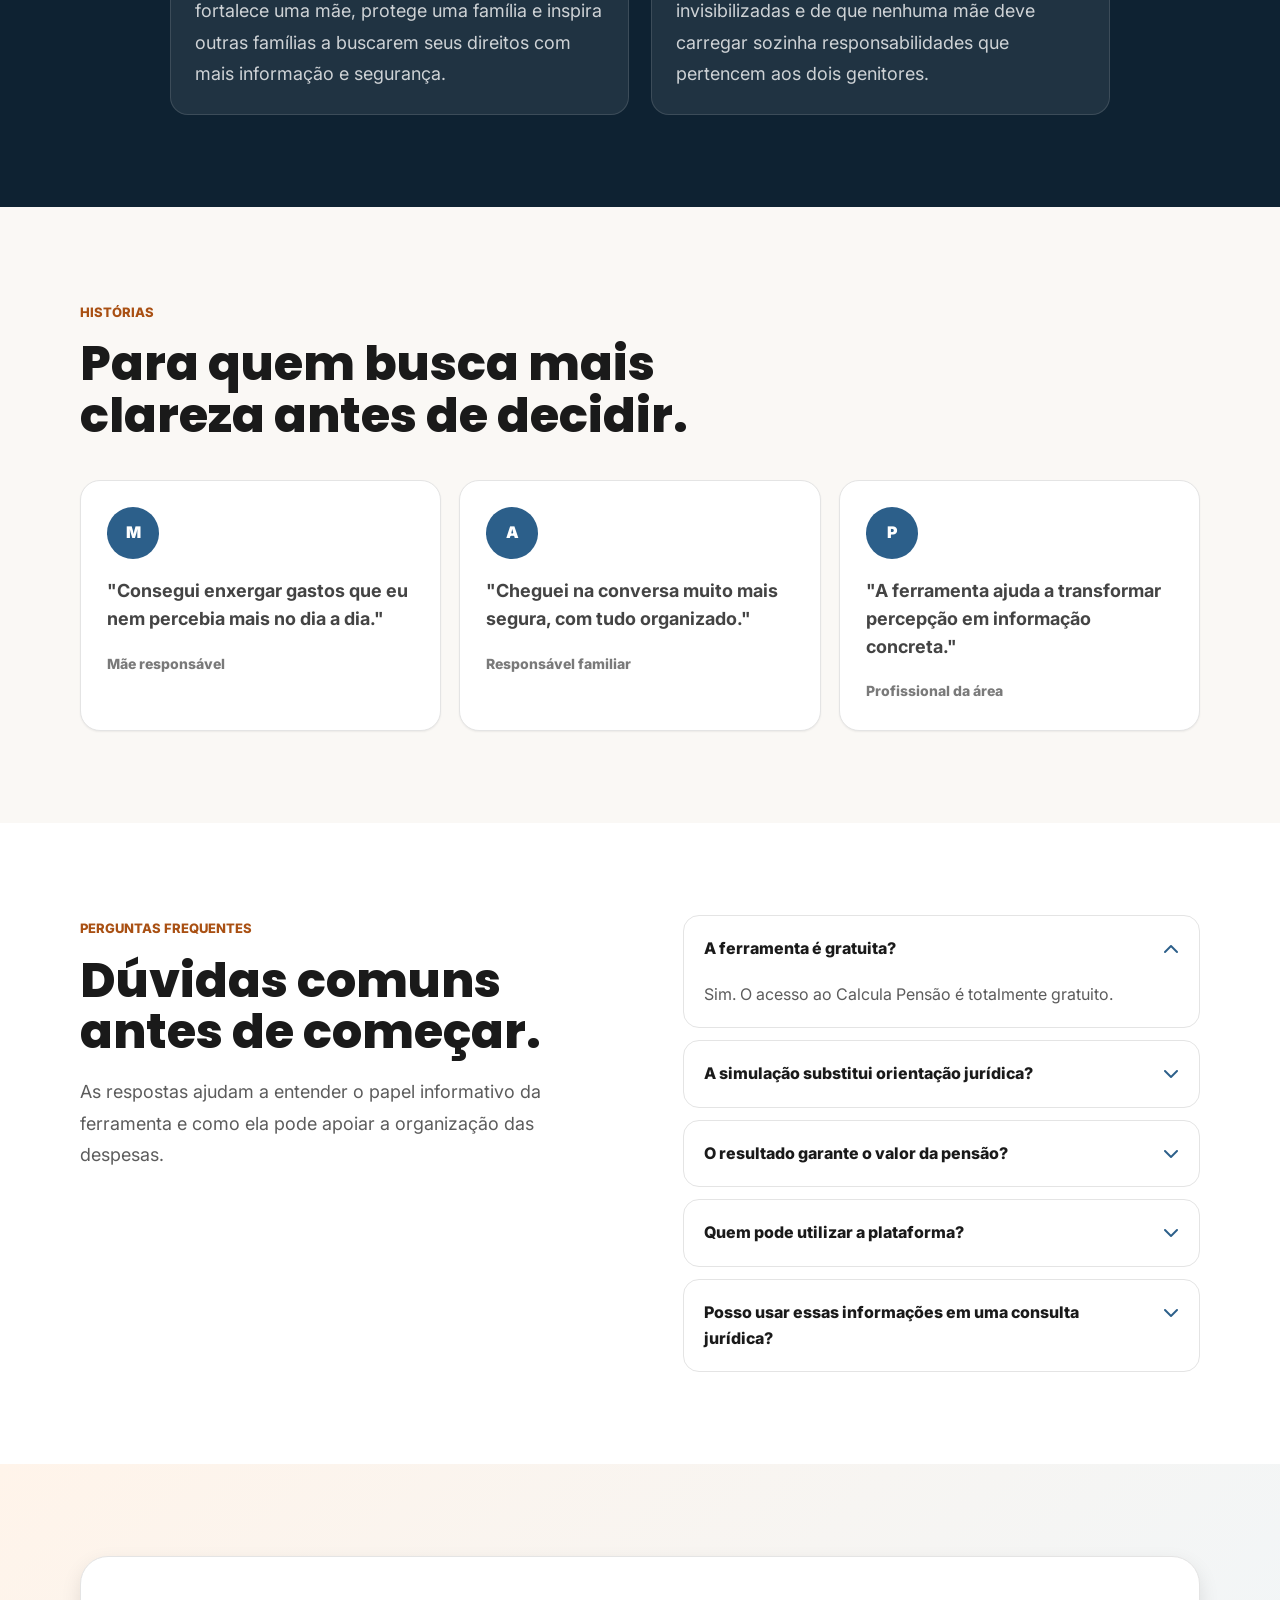
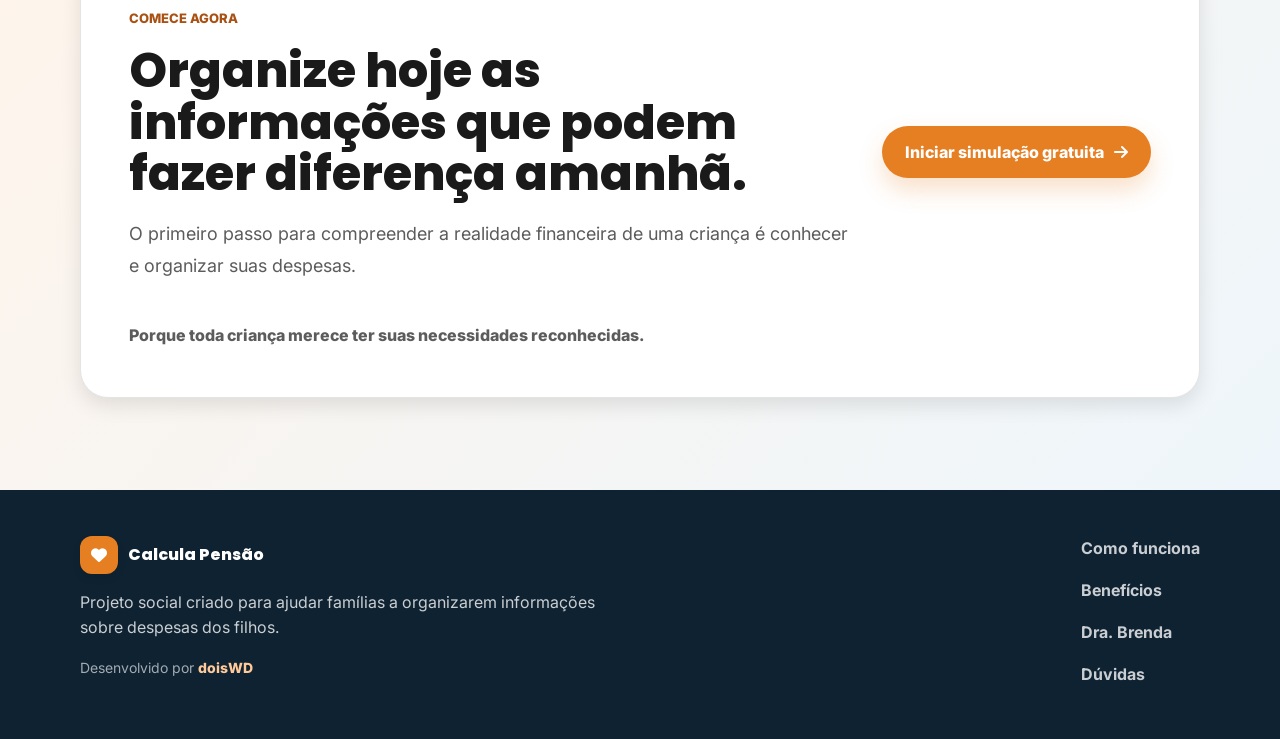
==== commit fe366e7d: "Add member area button" ====
--- a/index.html
+++ b/index.html
@@ -1,36 +1,349 @@
-<!DOCTYPE html><html lang="pt-BR"><head><meta charset="UTF-8" /><meta name="viewport" content="width=device-width, initial-scale=1.0" /><title>Calcula Pensão | Organize as despesas dos seus filhos</title><meta
-name="description"
-content="Ferramenta gratuita criada pela Dra. Brenda Turate para ajudar mães e responsáveis a organizarem despesas, documentos e informações importantes sobre pensão alimentícia."
-/><link rel="preconnect" href="https://fonts.googleapis.com" /><link rel="preconnect" href="https://fonts.gstatic.com" crossorigin /><link
-href="https://fonts.googleapis.com/css2?family=Inter:wght@400;500;600;700;800&family=Poppins:wght@600;700;800&display=swap"
-rel="stylesheet"
-/><link
-rel="stylesheet"
-href="https://cdnjs.cloudflare.com/ajax/libs/font-awesome/6.5.2/css/all.min.css"
-/><link rel="stylesheet" href="design-tokens.css" /><link rel="stylesheet" href="styles.min.css" /></head><body><a class="skip-link" href="#conteudo">Pular para o conteúdo</a><header class="site-header" data-header><nav class="nav container" aria-label="Navegação principal"><a class="brand" href="#inicio" aria-label="Calcula Pensão"><span class="brand-mark"><i class="fa-solid fa-heart"></i></span><span>Calcula Pensão</span></a><button class="nav-toggle" type="button" aria-expanded="false" aria-controls="nav-menu" data-nav-toggle><span class="sr-only">Abrir menu</span><i class="fa-solid fa-bars"></i></button><div class="nav-menu" id="nav-menu" data-nav-menu><a href="#como-funciona">Como funciona</a><a href="#beneficios">Benefícios</a><a href="#brenda">Dra. Brenda</a><a href="#faq">Dúvidas</a><a class="btn btn-primary btn-small" href="https://calculapensao.com.br/checkout/?add-to-cart=428">Iniciar simulação</a></div></nav></header><main id="conteudo"><section class="hero section" id="inicio"><div class="hero-bg" aria-hidden="true"></div><div class="container hero-grid"><div class="hero-copy reveal"><span class="eyebrow"><i class="fa-solid fa-shield-heart"></i>
-Projeto social gratuito
-</span><h1>Você sabe quanto realmente custa sustentar seu filho?</h1><p class="lead">
-Sou a Dra. Brenda Turate, advogada e filha de mãe solo. Criei esta ferramenta gratuita para ajudar mães e responsáveis a organizarem despesas, documentos e informações importantes para compreender melhor a realidade financeira dos seus filhos.
-</p><div class="hero-actions"><a class="btn btn-primary" href="https://calculapensao.com.br/checkout/?add-to-cart=428">
-Iniciar simulação gratuita
-<i class="fa-solid fa-arrow-right"></i></a><span class="microcopy">Leva apenas alguns minutos.</span></div><div class="trust-row" aria-label="Principais atributos"><span><i class="fa-solid fa-circle-check"></i> Gratuito</span><span><i class="fa-solid fa-circle-check"></i> Informativo</span><span><i class="fa-solid fa-circle-check"></i> Acessível</span></div></div><div class="hero-visual reveal delay-1"><div class="portrait-card"><img src="assets/brenda-hero.webp" alt="Dra. Brenda Turate sorrindo, rosto do projeto Calcula Pensão" /><div class="floating-note note-top"><i class="fa-solid fa-list-check"></i><span>Despesas organizadas</span></div><div class="floating-note note-bottom"><strong>R$ 2.840</strong><span>exemplo de custo mensal mapeado</span></div></div></div></div></section><section class="section problem-section"><div class="container split-grid"><div class="section-copy reveal"><span class="eyebrow">O problema</span><h2>Muitas mães sabem que a pensão não é suficiente. Mas como demonstrar isso de forma objetiva?</h2><p>
-No dia a dia, as despesas da criança acontecem naturalmente. Alimentação, escola, transporte, medicamentos, roupas, lazer, moradia. Tudo isso faz parte da rotina.
-</p><p>
-Quando esses gastos ficam espalhados em recibos, comprovantes e pequenas despesas, fica muito mais difícil compreender quanto realmente custa sustentar uma criança.
-</p></div><div class="expense-board reveal delay-1" aria-label="Exemplos de despesas"><div class="board-header"><span>Despesas do mês</span><strong>Organizando</strong></div><div class="expense-list"><span><i class="fa-solid fa-utensils"></i> Alimentação</span><span><i class="fa-solid fa-school"></i> Escola</span><span><i class="fa-solid fa-bus"></i> Transporte</span><span><i class="fa-solid fa-kit-medical"></i> Medicamentos</span><span><i class="fa-solid fa-shirt"></i> Vestuário</span><span><i class="fa-solid fa-house"></i> Moradia</span><span><i class="fa-solid fa-palette"></i> Atividades</span><span><i class="fa-solid fa-child-reaching"></i> Lazer</span></div></div></div></section><section class="section why-section"><div class="container narrow reveal"><span class="eyebrow centered">Por que calcular</span><h2>Uma decisão justa começa com informações completas.</h2><p>
-Quando as despesas da criança não são calculadas, muitas famílias acabam aceitando acordos que parecem razoáveis no papel, mas que não refletem a realidade do dia a dia.
-</p><p>
-Uma decisão injusta não reduz o custo de criar um filho. Ela apenas transfere uma parte maior dessa responsabilidade para quem continua arcando com despesas que permanecem invisíveis.
-</p><div class="quote-line"><i class="fa-solid fa-circle-info"></i><span>Direitos não podem ser definidos por suposições.</span></div></div></section><section class="section solution-section" id="como-funciona"><div class="container"><div class="section-heading reveal"><span class="eyebrow">A solução</span><h2>Transforme despesas em informações que fazem diferença.</h2><p>
-O Calcula Pensão ajuda mães e responsáveis a identificarem, organizarem e compreenderem os custos reais envolvidos na criação de uma criança.
-</p></div><div class="steps"><article class="step-card reveal"><span class="step-number">1</span><i class="fa-solid fa-pen-to-square"></i><h3>Informe as despesas</h3><p>Registre os principais gastos relacionados à criança.</p></article><article class="step-card reveal delay-1"><span class="step-number">2</span><i class="fa-solid fa-folder-open"></i><h3>Organize tudo</h3><p>Centralize documentos e comprovantes importantes.</p></article><article class="step-card reveal delay-2"><span class="step-number">3</span><i class="fa-solid fa-chart-simple"></i><h3>Visualize os dados</h3><p>Entenda quanto realmente custa sustentar seu filho.</p></article><article class="step-card reveal delay-3"><span class="step-number">4</span><i class="fa-solid fa-comments"></i><h3>Tenha mais clareza</h3><p>Use as informações em conversas, acordos ou orientações jurídicas.</p></article></div></div></section><section class="section benefits-section" id="beneficios"><div class="container"><div class="section-heading reveal"><span class="eyebrow">Benefícios</span><h2>Mais organização. Mais clareza. Mais segurança.</h2></div><div class="benefit-grid"><article class="benefit-card reveal"><i class="fa-solid fa-chart-pie"></i><h3>Visualize os gastos reais</h3><p>Entenda quanto realmente custa sustentar uma criança.</p></article><article class="benefit-card reveal delay-1"><i class="fa-solid fa-file-lines"></i><h3>Organize documentos</h3><p>Centralize comprovantes e informações importantes em um único lugar.</p></article><article class="benefit-card reveal delay-2"><i class="fa-solid fa-lightbulb"></i><h3>Decida com clareza</h3><p>Baseie conversas e decisões em informações organizadas.</p></article><article class="benefit-card reveal delay-3"><i class="fa-solid fa-clock"></i><h3>Economize tempo</h3><p>Chegue a consultas ou tentativas de acordo com tudo preparado.</p></article></div></div></section><section class="section about-section" id="brenda"><div class="container about-grid"><div class="about-image reveal"><img src="assets/brenda-about.webp" alt="Dra. Brenda Turate sentada segurando um tablet" /></div><div class="section-copy reveal delay-1"><span class="eyebrow">Conheça a Dra. Brenda Turate</span><h2>Experiência profissional e uma história pessoal por trás do projeto.</h2><p>
-Prazer, eu sou a Dra. Brenda Turate. Sou advogada atuante em ações de alimentos e filha de mãe solo.
-</p><p>
-Ao longo da minha trajetória profissional, percebi uma realidade que se repetia constantemente: muitas mães assumem grande parte das despesas dos filhos, mas raramente possuem essas informações organizadas de forma clara.
-</p><p>
-Foi dessa união entre experiência profissional e experiência de vida que nasceu o Calcula Pensão.
-</p></div></div></section><section class="section manifesto-section"><div class="container manifesto-card reveal"><span class="eyebrow centered">Manifesto do projeto</span><h2>Toda decisão justa começa quando a realidade da criança é reconhecida.</h2><p class="manifesto-lead">Quantas vencem quando você vence?</p><div class="manifesto-grid"><p>Uma decisão justa não transforma apenas um processo. Ela transforma a vida de uma criança, fortalece uma mãe, protege uma família e inspira outras famílias a buscarem seus direitos com mais informação e segurança.</p><p>O Calcula Pensão nasceu da convicção de que nenhuma criança deve ter suas necessidades invisibilizadas e de que nenhuma mãe deve carregar sozinha responsabilidades que pertencem aos dois genitores.</p></div></div></section><section class="section testimonials-section"><div class="container"><div class="section-heading reveal"><span class="eyebrow">Histórias</span><h2>Para quem busca mais clareza antes de decidir.</h2></div><div class="testimonial-grid"><article class="testimonial-card reveal"><div class="avatar">M</div><p>"Consegui enxergar gastos que eu nem percebia mais no dia a dia."</p><span>Mãe responsável</span></article><article class="testimonial-card reveal delay-1"><div class="avatar">A</div><p>"Cheguei na conversa muito mais segura, com tudo organizado."</p><span>Responsável familiar</span></article><article class="testimonial-card reveal delay-2"><div class="avatar">P</div><p>"A ferramenta ajuda a transformar percepção em informação concreta."</p><span>Profissional da área</span></article></div></div></section><section class="section faq-section" id="faq"><div class="container faq-grid"><div class="section-copy reveal"><span class="eyebrow">Perguntas frequentes</span><h2>Dúvidas comuns antes de começar.</h2><p>As respostas ajudam a entender o papel informativo da ferramenta e como ela pode apoiar a organização das despesas.</p></div><div class="faq-list reveal delay-1"><details open><summary>A ferramenta é gratuita?</summary><p>Sim. O acesso ao Calcula Pensão é totalmente gratuito.</p></details><details><summary>A simulação substitui orientação jurídica?</summary><p>Não. A ferramenta possui caráter exclusivamente informativo e educativo.</p></details><details><summary>O resultado garante o valor da pensão?</summary><p>Não. O valor da pensão alimentícia é definido por acordo ou decisão judicial, considerando cada caso.</p></details><details><summary>Quem pode utilizar a plataforma?</summary><p>Mães, pais, responsáveis, advogados e qualquer pessoa que deseje compreender melhor as despesas relacionadas à criação de uma criança.</p></details><details><summary>Posso usar essas informações em uma consulta jurídica?</summary><p>Sim. As informações organizadas podem facilitar conversas com advogados, Defensoria Pública ou auxiliar na construção de acordos.</p></details></div></div></section><section class="final-cta section" id="simulacao"><div class="container cta-card reveal"><div><span class="eyebrow">Comece agora</span><h2>Organize hoje as informações que podem fazer diferença amanhã.</h2><p>
-O primeiro passo para compreender a realidade financeira de uma criança é conhecer e organizar suas despesas.
-</p></div><a class="btn btn-primary" href="https://calculapensao.com.br/checkout/?add-to-cart=428">
-Iniciar simulação gratuita
-<i class="fa-solid fa-arrow-right"></i></a><span class="cta-note">Porque toda criança merece ter suas necessidades reconhecidas.</span></div></section></main><footer class="footer"><div class="container footer-grid"><div><a class="brand footer-brand" href="#inicio"><span class="brand-mark"><i class="fa-solid fa-heart"></i></span><span>Calcula Pensão</span></a><p>Projeto social criado para ajudar famílias a organizarem informações sobre despesas dos filhos.</p></div><div class="footer-links"><a href="#como-funciona">Como funciona</a><a href="#beneficios">Benefícios</a><a href="#brenda">Dra. Brenda</a><a href="#faq">Dúvidas</a></div></div></footer><script src="script.js"></script></body></html>+<!DOCTYPE html>
+<html lang="pt-BR">
+  <head>
+    <meta charset="UTF-8" />
+    <meta name="viewport" content="width=device-width, initial-scale=1.0" />
+    <title>Calcula Pensão | Organize as despesas dos seus filhos</title>
+    <meta
+      name="description"
+      content="Ferramenta gratuita criada pela Dra. Brenda Turate para ajudar mães e responsáveis a organizarem despesas, documentos e informações importantes sobre pensão alimentícia."
+    />
+    <link rel="preconnect" href="https://fonts.googleapis.com" />
+    <link rel="preconnect" href="https://fonts.gstatic.com" crossorigin />
+    <link
+      href="https://fonts.googleapis.com/css2?family=Inter:wght@400;500;600;700;800&family=Poppins:wght@600;700;800&display=swap"
+      rel="stylesheet"
+    />
+    <link
+      rel="stylesheet"
+      href="https://cdnjs.cloudflare.com/ajax/libs/font-awesome/6.5.2/css/all.min.css"
+    />
+    <link rel="stylesheet" href="design-tokens.css" />
+    <link rel="stylesheet" href="styles.min.css" />
+  </head>
+  <body>
+    <a class="skip-link" href="#conteudo">Pular para o conteúdo</a>
+
+    <header class="site-header" data-header>
+      <nav class="nav container" aria-label="Navegação principal">
+        <a class="brand" href="#inicio" aria-label="Calcula Pensão">
+          <span class="brand-mark"><i class="fa-solid fa-heart"></i></span>
+          <span>Calcula Pensão</span>
+        </a>
+
+        <button class="nav-toggle" type="button" aria-expanded="false" aria-controls="nav-menu" data-nav-toggle>
+          <span class="sr-only">Abrir menu</span>
+          <i class="fa-solid fa-bars"></i>
+        </button>
+
+        <div class="nav-menu" id="nav-menu" data-nav-menu>
+          <a href="#como-funciona">Como funciona</a>
+          <a href="#beneficios">Benefícios</a>
+          <a href="#brenda">Dra. Brenda</a>
+          <a href="#faq">Dúvidas</a>
+          <a class="btn btn-outline btn-small" href="https://calculapensao.com.br/login/">
+            <i class="fa-solid fa-user"></i>
+            Área de membros
+          </a>
+          <a class="btn btn-primary btn-small" href="https://calculapensao.com.br/checkout/?add-to-cart=428">Iniciar simulação</a>
+        </div>
+      </nav>
+    </header>
+
+    <main id="conteudo">
+      <section class="hero section" id="inicio">
+        <div class="hero-bg" aria-hidden="true"></div>
+        <div class="container hero-grid">
+          <div class="hero-copy reveal">
+            <span class="eyebrow">
+              <i class="fa-solid fa-shield-heart"></i>
+              Projeto social gratuito
+            </span>
+            <h1>Você sabe quanto realmente custa sustentar seu filho?</h1>
+            <p class="lead">
+              Sou a Dra. Brenda Turate, advogada e filha de mãe solo. Criei esta ferramenta gratuita para ajudar mães e responsáveis a organizarem despesas, documentos e informações importantes para compreender melhor a realidade financeira dos seus filhos.
+            </p>
+            <div class="hero-actions">
+              <a class="btn btn-primary" href="https://calculapensao.com.br/checkout/?add-to-cart=428">
+                Iniciar simulação gratuita
+                <i class="fa-solid fa-arrow-right"></i>
+              </a>
+              <span class="microcopy">Leva apenas alguns minutos.</span>
+            </div>
+            <div class="trust-row" aria-label="Principais atributos">
+              <span><i class="fa-solid fa-circle-check"></i> Gratuito</span>
+              <span><i class="fa-solid fa-circle-check"></i> Informativo</span>
+              <span><i class="fa-solid fa-circle-check"></i> Acessível</span>
+            </div>
+          </div>
+
+          <div class="hero-visual reveal delay-1">
+            <div class="portrait-card">
+              <img src="assets/brenda-hero.webp" alt="Dra. Brenda Turate sorrindo, rosto do projeto Calcula Pensão" />
+              <div class="floating-note note-top">
+                <i class="fa-solid fa-list-check"></i>
+                <span>Despesas organizadas</span>
+              </div>
+              <div class="floating-note note-bottom">
+                <strong>R$ 2.840</strong>
+                <span>exemplo de custo mensal mapeado</span>
+              </div>
+            </div>
+          </div>
+        </div>
+      </section>
+
+      <section class="section problem-section">
+        <div class="container split-grid">
+          <div class="section-copy reveal">
+            <span class="eyebrow">O problema</span>
+            <h2>Muitas mães sabem que a pensão não é suficiente. Mas como demonstrar isso de forma objetiva?</h2>
+            <p>
+              No dia a dia, as despesas da criança acontecem naturalmente. Alimentação, escola, transporte, medicamentos, roupas, lazer, moradia. Tudo isso faz parte da rotina.
+            </p>
+            <p>
+              Quando esses gastos ficam espalhados em recibos, comprovantes e pequenas despesas, fica muito mais difícil compreender quanto realmente custa sustentar uma criança.
+            </p>
+          </div>
+
+          <div class="expense-board reveal delay-1" aria-label="Exemplos de despesas">
+            <div class="board-header">
+              <span>Despesas do mês</span>
+              <strong>Organizando</strong>
+            </div>
+            <div class="expense-list">
+              <span><i class="fa-solid fa-utensils"></i> Alimentação</span>
+              <span><i class="fa-solid fa-school"></i> Escola</span>
+              <span><i class="fa-solid fa-bus"></i> Transporte</span>
+              <span><i class="fa-solid fa-kit-medical"></i> Medicamentos</span>
+              <span><i class="fa-solid fa-shirt"></i> Vestuário</span>
+              <span><i class="fa-solid fa-house"></i> Moradia</span>
+              <span><i class="fa-solid fa-palette"></i> Atividades</span>
+              <span><i class="fa-solid fa-child-reaching"></i> Lazer</span>
+            </div>
+          </div>
+        </div>
+      </section>
+
+      <section class="section why-section">
+        <div class="container narrow reveal">
+          <span class="eyebrow centered">Por que calcular</span>
+          <h2>Uma decisão justa começa com informações completas.</h2>
+          <p>
+            Quando as despesas da criança não são calculadas, muitas famílias acabam aceitando acordos que parecem razoáveis no papel, mas que não refletem a realidade do dia a dia.
+          </p>
+          <p>
+            Uma decisão injusta não reduz o custo de criar um filho. Ela apenas transfere uma parte maior dessa responsabilidade para quem continua arcando com despesas que permanecem invisíveis.
+          </p>
+          <div class="quote-line">
+            <i class="fa-solid fa-circle-info"></i>
+            <span>Direitos não podem ser definidos por suposições.</span>
+          </div>
+        </div>
+      </section>
+
+      <section class="section solution-section" id="como-funciona">
+        <div class="container">
+          <div class="section-heading reveal">
+            <span class="eyebrow">A solução</span>
+            <h2>Transforme despesas em informações que fazem diferença.</h2>
+            <p>
+              O Calcula Pensão ajuda mães e responsáveis a identificarem, organizarem e compreenderem os custos reais envolvidos na criação de uma criança.
+            </p>
+          </div>
+
+          <div class="steps">
+            <article class="step-card reveal">
+              <span class="step-number">1</span>
+              <i class="fa-solid fa-pen-to-square"></i>
+              <h3>Informe as despesas</h3>
+              <p>Registre os principais gastos relacionados à criança.</p>
+            </article>
+            <article class="step-card reveal delay-1">
+              <span class="step-number">2</span>
+              <i class="fa-solid fa-folder-open"></i>
+              <h3>Organize tudo</h3>
+              <p>Centralize documentos e comprovantes importantes.</p>
+            </article>
+            <article class="step-card reveal delay-2">
+              <span class="step-number">3</span>
+              <i class="fa-solid fa-chart-simple"></i>
+              <h3>Visualize os dados</h3>
+              <p>Entenda quanto realmente custa sustentar seu filho.</p>
+            </article>
+            <article class="step-card reveal delay-3">
+              <span class="step-number">4</span>
+              <i class="fa-solid fa-comments"></i>
+              <h3>Tenha mais clareza</h3>
+              <p>Use as informações em conversas, acordos ou orientações jurídicas.</p>
+            </article>
+          </div>
+        </div>
+      </section>
+
+      <section class="section benefits-section" id="beneficios">
+        <div class="container">
+          <div class="section-heading reveal">
+            <span class="eyebrow">Benefícios</span>
+            <h2>Mais organização. Mais clareza. Mais segurança.</h2>
+          </div>
+
+          <div class="benefit-grid">
+            <article class="benefit-card reveal">
+              <i class="fa-solid fa-chart-pie"></i>
+              <h3>Visualize os gastos reais</h3>
+              <p>Entenda quanto realmente custa sustentar uma criança.</p>
+            </article>
+            <article class="benefit-card reveal delay-1">
+              <i class="fa-solid fa-file-lines"></i>
+              <h3>Organize documentos</h3>
+              <p>Centralize comprovantes e informações importantes em um único lugar.</p>
+            </article>
+            <article class="benefit-card reveal delay-2">
+              <i class="fa-solid fa-lightbulb"></i>
+              <h3>Decida com clareza</h3>
+              <p>Baseie conversas e decisões em informações organizadas.</p>
+            </article>
+            <article class="benefit-card reveal delay-3">
+              <i class="fa-solid fa-clock"></i>
+              <h3>Economize tempo</h3>
+              <p>Chegue a consultas ou tentativas de acordo com tudo preparado.</p>
+            </article>
+          </div>
+        </div>
+      </section>
+
+      <section class="section about-section" id="brenda">
+        <div class="container about-grid">
+          <div class="about-image reveal">
+            <img src="assets/brenda-about.webp" alt="Dra. Brenda Turate sentada segurando um tablet" />
+          </div>
+          <div class="section-copy reveal delay-1">
+            <span class="eyebrow">Conheça a Dra. Brenda Turate</span>
+            <h2>Experiência profissional e uma história pessoal por trás do projeto.</h2>
+            <p>
+              Prazer, eu sou a Dra. Brenda Turate. Sou advogada atuante em ações de alimentos e filha de mãe solo.
+            </p>
+            <p>
+              Ao longo da minha trajetória profissional, percebi uma realidade que se repetia constantemente: muitas mães assumem grande parte das despesas dos filhos, mas raramente possuem essas informações organizadas de forma clara.
+            </p>
+            <p>
+              Foi dessa união entre experiência profissional e experiência de vida que nasceu o Calcula Pensão.
+            </p>
+          </div>
+        </div>
+      </section>
+
+      <section class="section manifesto-section">
+        <div class="container manifesto-card reveal">
+          <span class="eyebrow centered">Manifesto do projeto</span>
+          <h2>Toda decisão justa começa quando a realidade da criança é reconhecida.</h2>
+          <p class="manifesto-lead">Quantas vencem quando você vence?</p>
+          <div class="manifesto-grid">
+            <p>Uma decisão justa não transforma apenas um processo. Ela transforma a vida de uma criança, fortalece uma mãe, protege uma família e inspira outras famílias a buscarem seus direitos com mais informação e segurança.</p>
+            <p>O Calcula Pensão nasceu da convicção de que nenhuma criança deve ter suas necessidades invisibilizadas e de que nenhuma mãe deve carregar sozinha responsabilidades que pertencem aos dois genitores.</p>
+          </div>
+        </div>
+      </section>
+
+      <section class="section testimonials-section">
+        <div class="container">
+          <div class="section-heading reveal">
+            <span class="eyebrow">Histórias</span>
+            <h2>Para quem busca mais clareza antes de decidir.</h2>
+          </div>
+          <div class="testimonial-grid">
+            <article class="testimonial-card reveal">
+              <div class="avatar">M</div>
+              <p>"Consegui enxergar gastos que eu nem percebia mais no dia a dia."</p>
+              <span>Mãe responsável</span>
+            </article>
+            <article class="testimonial-card reveal delay-1">
+              <div class="avatar">A</div>
+              <p>"Cheguei na conversa muito mais segura, com tudo organizado."</p>
+              <span>Responsável familiar</span>
+            </article>
+            <article class="testimonial-card reveal delay-2">
+              <div class="avatar">P</div>
+              <p>"A ferramenta ajuda a transformar percepção em informação concreta."</p>
+              <span>Profissional da área</span>
+            </article>
+          </div>
+        </div>
+      </section>
+
+      <section class="section faq-section" id="faq">
+        <div class="container faq-grid">
+          <div class="section-copy reveal">
+            <span class="eyebrow">Perguntas frequentes</span>
+            <h2>Dúvidas comuns antes de começar.</h2>
+            <p>As respostas ajudam a entender o papel informativo da ferramenta e como ela pode apoiar a organização das despesas.</p>
+          </div>
+
+          <div class="faq-list reveal delay-1">
+            <details open>
+              <summary>A ferramenta é gratuita?</summary>
+              <p>Sim. O acesso ao Calcula Pensão é totalmente gratuito.</p>
+            </details>
+            <details>
+              <summary>A simulação substitui orientação jurídica?</summary>
+              <p>Não. A ferramenta possui caráter exclusivamente informativo e educativo.</p>
+            </details>
+            <details>
+              <summary>O resultado garante o valor da pensão?</summary>
+              <p>Não. O valor da pensão alimentícia é definido por acordo ou decisão judicial, considerando cada caso.</p>
+            </details>
+            <details>
+              <summary>Quem pode utilizar a plataforma?</summary>
+              <p>Mães, pais, responsáveis, advogados e qualquer pessoa que deseje compreender melhor as despesas relacionadas à criação de uma criança.</p>
+            </details>
+            <details>
+              <summary>Posso usar essas informações em uma consulta jurídica?</summary>
+              <p>Sim. As informações organizadas podem facilitar conversas com advogados, Defensoria Pública ou auxiliar na construção de acordos.</p>
+            </details>
+          </div>
+        </div>
+      </section>
+
+      <section class="final-cta section" id="simulacao">
+        <div class="container cta-card reveal">
+          <div>
+            <span class="eyebrow">Comece agora</span>
+            <h2>Organize hoje as informações que podem fazer diferença amanhã.</h2>
+            <p>
+              O primeiro passo para compreender a realidade financeira de uma criança é conhecer e organizar suas despesas.
+            </p>
+          </div>
+          <a class="btn btn-primary" href="https://calculapensao.com.br/checkout/?add-to-cart=428">
+            Iniciar simulação gratuita
+            <i class="fa-solid fa-arrow-right"></i>
+          </a>
+          <span class="cta-note">Porque toda criança merece ter suas necessidades reconhecidas.</span>
+        </div>
+      </section>
+    </main>
+
+    <footer class="footer">
+      <div class="container footer-grid">
+        <div>
+          <a class="brand footer-brand" href="#inicio">
+            <span class="brand-mark"><i class="fa-solid fa-heart"></i></span>
+            <span>Calcula Pensão</span>
+          </a>
+          <p>Projeto social criado para ajudar famílias a organizarem informações sobre despesas dos filhos.</p>
+          <p class="footer-credit">
+            Desenvolvido por <a href="https://doiswd.com" target="_blank" rel="noopener noreferrer">doisWD</a>
+          </p>
+        </div>
+        <div class="footer-links">
+          <a href="#como-funciona">Como funciona</a>
+          <a href="#beneficios">Benefícios</a>
+          <a href="#brenda">Dra. Brenda</a>
+          <a href="#faq">Dúvidas</a>
+        </div>
+      </div>
+    </footer>
+
+    <script src="script.js"></script>
+  </body>
+</html>
--- a/styles.min.css
+++ b/styles.min.css
@@ -1 +1 @@
-*{box-sizing:border-box;}html{scroll-behavior:smooth;}body{margin:0;overflow-x:hidden;color:var(--cp-text-primary);background:var(--cp-surface-background);font-family:var(--cp-font-body);font-size:16px;line-height:1.6;}body.nav-open{overflow:hidden;}img{display:block;max-width:100%;}a{color:inherit;text-decoration:none;}button,a{-webkit-tap-highlight-color:transparent;}:focus-visible{outline:3px solid var(--cp-orange-200);outline-offset:3px;}.sr-only,.skip-link{position:absolute;width:1px;height:1px;overflow:hidden;clip:rect(0,0,0,0);white-space:nowrap;}.skip-link:focus{z-index:1000;top:16px;left:16px;width:auto;height:auto;padding:12px 16px;clip:auto;color:var(--cp-text-inverse);background:var(--cp-blue-800);border-radius:var(--cp-radius-md);}.container{width:min(1120px,calc(100% - 40px));margin:0 auto;}.section{padding:92px 0;}.site-header{position:sticky;z-index:100;top:0;background:rgba(250,248,245,0.82);border-bottom:1px solid rgba(228,228,228,0.7);backdrop-filter:blur(18px);transition:box-shadow 180ms ease,background 180ms ease;}.site-header.is-scrolled{background:rgba(255,255,255,0.92);box-shadow:var(--cp-shadow-1);}.nav{display:flex;min-height:76px;align-items:center;justify-content:space-between;gap:24px;}.brand{display:inline-flex;align-items:center;gap:10px;font-family:var(--cp-font-heading);font-weight:800;color:var(--cp-blue-800);}.brand-mark{display:grid;width:38px;height:38px;place-items:center;color:var(--cp-text-inverse);background:var(--cp-orange-500);border-radius:12px;box-shadow:var(--cp-shadow-2);}.nav-menu{display:flex;align-items:center;gap:24px;color:var(--cp-gray-700);font-size:14px;font-weight:700;}.nav-menu a:not(.btn){padding:10px 0;}.nav-menu a:not(.btn):hover{color:var(--cp-orange-700);}.nav-toggle{display:none;width:44px;height:44px;color:var(--cp-blue-800);background:var(--cp-surface-white);border:1px solid var(--cp-gray-200);border-radius:var(--cp-radius-md);}.btn{display:inline-flex;min-height:52px;align-items:center;justify-content:center;gap:10px;padding:15px 22px;border-radius:var(--cp-radius-pill);font-weight:800;line-height:1.2;transition:transform 180ms ease,box-shadow 180ms ease,background 180ms ease;}.btn:hover{transform:translateY(-2px);}.btn-primary{color:var(--cp-text-inverse);background:var(--cp-orange-500);box-shadow:0 12px 24px rgba(230,126,34,0.24);}.btn-primary:hover{background:var(--cp-orange-400);box-shadow:0 16px 34px rgba(230,126,34,0.3);}.btn-small{min-height:44px;padding:12px 16px;font-size:14px;}.hero{position:relative;min-height:calc(100vh - 76px);overflow:hidden;padding:58px 0 74px;}.hero-bg{position:absolute;inset:0;pointer-events:none;background:radial-gradient(circle at 10% 22%,rgba(230,126,34,0.14),transparent 28%),radial-gradient(circle at 84% 18%,rgba(44,95,138,0.12),transparent 30%),linear-gradient(180deg,rgba(255,244,234,0.8),rgba(250,248,245,0));}.hero-grid,.split-grid,.about-grid,.faq-grid{position:relative;display:grid;align-items:center;gap:64px;grid-template-columns:minmax(0,1.02fr) minmax(320px,0.98fr);}.hero-grid{gap:46px;grid-template-columns:minmax(0,1.24fr) minmax(320px,0.76fr);}.hero-copy h1,.section-copy h2,.section-heading h2,.narrow h2,.manifesto-card h2,.cta-card h2{margin:0;color:var(--cp-gray-900);font-family:var(--cp-font-heading);font-weight:800;letter-spacing:0;line-height:1.08;}.hero-copy h1{max-width:690px;margin-top:18px;font-size:clamp(38px,4.35vw,56px);line-height:1.06;}.lead{max-width:650px;margin:22px 0 0;color:var(--cp-gray-700);font-size:18px;line-height:1.68;}.eyebrow{display:inline-flex;align-items:center;gap:8px;color:var(--cp-orange-700);font-size:13px;font-weight:800;letter-spacing:0;text-transform:uppercase;}.centered{justify-content:center;}.hero-actions{display:flex;flex-wrap:wrap;align-items:center;gap:16px;margin-top:28px;}.microcopy{color:var(--cp-gray-600);font-size:14px;font-weight:700;}.trust-row{display:flex;flex-wrap:wrap;gap:14px;margin-top:24px;}.trust-row span{display:inline-flex;align-items:center;gap:8px;padding:8px 12px;color:var(--cp-green-700);background:var(--cp-green-50);border:1px solid var(--cp-green-100);border-radius:var(--cp-radius-pill);font-size:14px;font-weight:800;}.portrait-card{position:relative;width:min(100%,430px);margin-left:auto;padding:14px;background:var(--cp-surface-white);border:1px solid rgba(228,228,228,0.9);border-radius:32px;box-shadow:var(--cp-shadow-5);}.portrait-card::before{position:absolute;inset:42px -22px -22px 42px;z-index:-1;content:"";background:var(--cp-blue-100);border-radius:34px;}.portrait-card img{width:100%;aspect-ratio:4 / 5.15;object-fit:cover;object-position:center top;border-radius:24px;}.floating-note{position:absolute;display:flex;align-items:center;gap:10px;padding:12px 14px;background:rgba(255,255,255,0.94);border:1px solid var(--cp-gray-200);border-radius:16px;box-shadow:var(--cp-shadow-3);backdrop-filter:blur(10px);}.note-top{top:36px;left:-34px;color:var(--cp-blue-700);font-weight:800;}.note-bottom{right:-24px;bottom:46px;flex-direction:column;align-items:flex-start;gap:2px;}.note-bottom strong{color:var(--cp-orange-700);font-family:var(--cp-font-heading);font-size:24px;line-height:1;}.note-bottom span{max-width:150px;color:var(--cp-gray-600);font-size:12px;font-weight:700;line-height:1.35;}.section-copy h2,.section-heading h2,.narrow h2,.manifesto-card h2,.cta-card h2{margin-top:14px;font-size:clamp(32px,4vw,48px);}.section-copy p,.section-heading p,.narrow p,.manifesto-card p,.cta-card p{color:var(--cp-gray-600);font-size:18px;line-height:1.75;}.problem-section,.benefits-section,.faq-section{background:var(--cp-surface-white);}.expense-board{padding:26px;background:linear-gradient(145deg,var(--cp-blue-900),var(--cp-blue-700));border-radius:24px;box-shadow:var(--cp-shadow-4);}.board-header{display:flex;align-items:center;justify-content:space-between;color:var(--cp-text-inverse);margin-bottom:18px;}.board-header span{color:rgba(255,255,255,0.76);font-weight:700;}.board-header strong{padding:6px 10px;color:var(--cp-green-900);background:var(--cp-green-100);border-radius:var(--cp-radius-pill);font-size:12px;}.expense-list{display:grid;gap:12px;grid-template-columns:repeat(2,minmax(0,1fr));}.expense-list span{display:flex;min-height:56px;align-items:center;gap:10px;padding:12px;color:var(--cp-text-inverse);background:rgba(255,255,255,0.1);border:1px solid rgba(255,255,255,0.14);border-radius:14px;font-weight:700;}.expense-list i{color:var(--cp-orange-200);}.narrow{max-width:850px;text-align:center;}.quote-line{display:inline-flex;align-items:center;gap:10px;margin-top:18px;padding:14px 18px;color:var(--cp-blue-700);background:var(--cp-blue-50);border:1px solid var(--cp-blue-100);border-radius:var(--cp-radius-pill);font-weight:800;}.section-heading{max-width:760px;margin-bottom:38px;}.steps,.benefit-grid,.testimonial-grid{display:grid;gap:18px;grid-template-columns:repeat(4,minmax(0,1fr));}.step-card,.benefit-card,.testimonial-card{position:relative;min-height:250px;padding:26px;background:var(--cp-surface-white);border:1px solid var(--cp-gray-200);border-radius:20px;box-shadow:var(--cp-shadow-1);transition:transform 180ms ease,box-shadow 180ms ease,border-color 180ms ease;}.step-card:hover,.benefit-card:hover,.testimonial-card:hover{transform:translateY(-5px);border-color:var(--cp-orange-200);box-shadow:var(--cp-shadow-3);}.step-card i,.benefit-card i{display:grid;width:48px;height:48px;place-items:center;color:var(--cp-orange-700);background:var(--cp-orange-50);border-radius:15px;font-size:20px;}.step-number{position:absolute;top:24px;right:24px;color:var(--cp-blue-200);font-family:var(--cp-font-heading);font-size:44px;font-weight:800;line-height:1;}.step-card h3,.benefit-card h3{margin:24px 0 10px;color:var(--cp-gray-900);font-family:var(--cp-font-heading);font-size:21px;line-height:1.2;}.step-card p,.benefit-card p{margin:0;color:var(--cp-gray-600);}.benefit-card{min-height:220px;}.about-section{background:linear-gradient(90deg,rgba(238,246,251,0.82),rgba(255,244,234,0.82)),var(--cp-surface-background);}.about-grid{grid-template-columns:minmax(280px,0.82fr) minmax(0,1.18fr);}.about-image{position:relative;max-width:430px;}.about-image::after{position:absolute;right:-20px;bottom:-20px;width:42%;height:42%;content:"";background:var(--cp-orange-200);border-radius:24px;z-index:0;}.about-image img{position:relative;z-index:1;width:100%;aspect-ratio:4 / 5.1;object-fit:cover;object-position:center;border:12px solid var(--cp-surface-white);border-radius:26px;box-shadow:var(--cp-shadow-4);}.manifesto-section{background:var(--cp-blue-900);}.manifesto-card{color:var(--cp-text-inverse);text-align:center;}.manifesto-card .eyebrow{color:var(--cp-orange-200);}.manifesto-card h2{max-width:920px;margin-right:auto;margin-left:auto;color:var(--cp-text-inverse);}.manifesto-card p{color:rgba(255,255,255,0.78);}.manifesto-lead{margin-top:18px;color:var(--cp-orange-100) !important;font-size:22px !important;font-weight:800;}.manifesto-grid{display:grid;max-width:940px;gap:22px;grid-template-columns:repeat(2,minmax(0,1fr));margin:34px auto 0;text-align:left;}.manifesto-grid p{margin:0;padding:24px;background:rgba(255,255,255,0.08);border:1px solid rgba(255,255,255,0.12);border-radius:18px;}.testimonial-grid{grid-template-columns:repeat(3,minmax(0,1fr));}.testimonial-card{min-height:220px;}.avatar{display:grid;width:52px;height:52px;place-items:center;color:var(--cp-text-inverse);background:var(--cp-blue-500);border-radius:50%;font-weight:900;}.testimonial-card p{color:var(--cp-gray-700);font-size:18px;font-weight:700;line-height:1.55;}.testimonial-card span{color:var(--cp-gray-500);font-size:14px;font-weight:800;}.faq-grid{align-items:start;}.faq-list{display:grid;gap:12px;}details{overflow:hidden;background:var(--cp-surface-white);border:1px solid var(--cp-gray-200);border-radius:16px;}summary{position:relative;min-height:64px;padding:20px 58px 20px 20px;cursor:pointer;color:var(--cp-gray-900);font-weight:800;list-style:none;}summary::-webkit-details-marker{display:none;}summary::after{position:absolute;top:20px;right:20px;color:var(--cp-blue-500);content:"\f078";font-family:"Font Awesome 6 Free";font-weight:900;transition:transform 180ms ease;}details[open] summary::after{transform:rotate(180deg);}details p{margin:0;padding:0 20px 20px;color:var(--cp-gray-600);}.final-cta{background:linear-gradient(135deg,var(--cp-orange-50),var(--cp-blue-50));}.cta-card{display:grid;align-items:center;gap:24px;grid-template-columns:minmax(0,1fr) auto;padding:48px;background:var(--cp-surface-white);border:1px solid var(--cp-gray-200);border-radius:28px;box-shadow:var(--cp-shadow-3);}.cta-card h2{max-width:720px;}.cta-note{grid-column:1 / -1;color:var(--cp-gray-600);font-weight:800;}.footer{padding:46px 0;color:rgba(255,255,255,0.78);background:var(--cp-blue-900);}.footer-grid{display:grid;gap:32px;grid-template-columns:minmax(0,1fr) auto;}.footer-brand{color:var(--cp-text-inverse);}.footer p{max-width:520px;}.footer-links{display:grid;gap:10px;}.footer-links a{font-weight:700;}.footer-links a:hover{color:var(--cp-orange-200);}.reveal{opacity:0;transform:translateY(22px);transition:opacity 460ms ease,transform 460ms ease;}.reveal.is-visible{opacity:1;transform:translateY(0);}.delay-1{transition-delay:90ms;}.delay-2{transition-delay:160ms;}.delay-3{transition-delay:230ms;}@media (prefers-reduced-motion:reduce){*,*::before,*::after{scroll-behavior:auto !important;transition-duration:0.01ms !important;animation-duration:0.01ms !important;animation-iteration-count:1 !important;}.reveal{opacity:1;transform:none;}}@media (max-width:1023px){.section{padding:76px 0;}.hero-grid,.split-grid,.about-grid,.faq-grid{gap:44px;grid-template-columns:1fr;}.hero{padding-top:56px;}.portrait-card{margin:0 auto;}.steps,.benefit-grid{grid-template-columns:repeat(2,minmax(0,1fr));}.cta-card{grid-template-columns:1fr;}}@media (max-width:767px){.container{width:min(100% - 32px,560px);}.nav{min-height:68px;}.nav-toggle{display:grid;place-items:center;}.nav-menu{position:fixed;inset:68px 16px auto 16px;display:grid;gap:4px;padding:18px;background:var(--cp-surface-white);border:1px solid var(--cp-gray-200);border-radius:18px;box-shadow:var(--cp-shadow-4);transform:translateY(-16px);opacity:0;pointer-events:none;transition:opacity 180ms ease,transform 180ms ease;}.nav-menu.is-open{transform:translateY(0);opacity:1;pointer-events:auto;}.nav-menu a{padding:12px;}.nav-menu .btn{margin-top:8px;}.hero{min-height:auto;padding:46px 0 68px;}.hero-copy h1{font-size:37px;}.lead,.section-copy p,.section-heading p,.narrow p,.manifesto-card p,.cta-card p{font-size:16px;}.hero-actions,.hero-actions .btn{width:100%;}.microcopy{width:100%;text-align:center;}.trust-row span{flex:1 1 auto;justify-content:center;}.portrait-card{width:min(100%,360px);}.floating-note{position:static;margin-top:12px;}.note-bottom{flex-direction:row;align-items:center;}.note-bottom span{max-width:none;}.expense-list,.steps,.benefit-grid,.testimonial-grid,.manifesto-grid,.footer-grid{grid-template-columns:1fr;}.section-heading{margin-bottom:26px;}.step-card,.benefit-card,.testimonial-card{min-height:auto;}.quote-line{align-items:flex-start;border-radius:18px;text-align:left;}.about-image{max-width:360px;margin:0 auto;}.cta-card{padding:28px;border-radius:22px;}.cta-card .btn{width:100%;}}+*{box-sizing:border-box;}html{scroll-behavior:smooth;}body{margin:0;overflow-x:hidden;color:var(--cp-text-primary);background:var(--cp-surface-background);font-family:var(--cp-font-body);font-size:16px;line-height:1.6;}body.nav-open{overflow:hidden;}img{display:block;max-width:100%;}a{color:inherit;text-decoration:none;}button,a{-webkit-tap-highlight-color:transparent;}:focus-visible{outline:3px solid var(--cp-orange-200);outline-offset:3px;}.sr-only,.skip-link{position:absolute;width:1px;height:1px;overflow:hidden;clip:rect(0,0,0,0);white-space:nowrap;}.skip-link:focus{z-index:1000;top:16px;left:16px;width:auto;height:auto;padding:12px 16px;clip:auto;color:var(--cp-text-inverse);background:var(--cp-blue-800);border-radius:var(--cp-radius-md);}.container{width:min(1120px,calc(100% - 40px));margin:0 auto;}.section{padding:92px 0;}.site-header{position:sticky;z-index:100;top:0;background:rgba(250,248,245,0.82);border-bottom:1px solid rgba(228,228,228,0.7);backdrop-filter:blur(18px);transition:box-shadow 180ms ease,background 180ms ease;}.site-header.is-scrolled{background:rgba(255,255,255,0.92);box-shadow:var(--cp-shadow-1);}.nav{display:flex;min-height:76px;align-items:center;justify-content:space-between;gap:24px;}.brand{display:inline-flex;align-items:center;gap:10px;font-family:var(--cp-font-heading);font-weight:800;color:var(--cp-blue-800);}.brand-mark{display:grid;width:38px;height:38px;place-items:center;color:var(--cp-text-inverse);background:var(--cp-orange-500);border-radius:12px;box-shadow:var(--cp-shadow-2);}.nav-menu{display:flex;align-items:center;gap:24px;color:var(--cp-gray-700);font-size:14px;font-weight:700;}.nav-menu a:not(.btn){padding:10px 0;}.nav-menu a:not(.btn):hover{color:var(--cp-orange-700);}.nav-toggle{display:none;width:44px;height:44px;color:var(--cp-blue-800);background:var(--cp-surface-white);border:1px solid var(--cp-gray-200);border-radius:var(--cp-radius-md);}.btn{display:inline-flex;min-height:52px;align-items:center;justify-content:center;gap:10px;padding:15px 22px;border:1px solid transparent;border-radius:var(--cp-radius-pill);font-weight:800;line-height:1.2;transition:transform 180ms ease,box-shadow 180ms ease,background 180ms ease,border-color 180ms ease,color 180ms ease;}.btn:hover{transform:translateY(-2px);}.btn-primary{color:var(--cp-text-inverse);background:var(--cp-orange-500);box-shadow:0 12px 24px rgba(230,126,34,0.24);}.btn-primary:hover{background:var(--cp-orange-400);box-shadow:0 16px 34px rgba(230,126,34,0.3);}.btn-outline{color:var(--cp-blue-700);background:rgba(255,255,255,0.76);border-color:var(--cp-blue-200);box-shadow:none;}.btn-outline:hover{color:var(--cp-blue-800);background:var(--cp-blue-50);border-color:var(--cp-blue-400);box-shadow:var(--cp-shadow-1);}.btn-small{min-height:44px;padding:12px 16px;font-size:14px;}.hero{position:relative;min-height:calc(100vh - 76px);overflow:hidden;padding:58px 0 74px;}.hero-bg{position:absolute;inset:0;pointer-events:none;background:radial-gradient(circle at 10% 22%,rgba(230,126,34,0.14),transparent 28%),radial-gradient(circle at 84% 18%,rgba(44,95,138,0.12),transparent 30%),linear-gradient(180deg,rgba(255,244,234,0.8),rgba(250,248,245,0));}.hero-grid,.split-grid,.about-grid,.faq-grid{position:relative;display:grid;align-items:center;gap:64px;grid-template-columns:minmax(0,1.02fr) minmax(320px,0.98fr);}.hero-grid{gap:46px;grid-template-columns:minmax(0,1.24fr) minmax(320px,0.76fr);}.hero-copy h1,.section-copy h2,.section-heading h2,.narrow h2,.manifesto-card h2,.cta-card h2{margin:0;color:var(--cp-gray-900);font-family:var(--cp-font-heading);font-weight:800;letter-spacing:0;line-height:1.08;}.hero-copy h1{max-width:690px;margin-top:18px;font-size:clamp(38px,4.35vw,56px);line-height:1.06;}.lead{max-width:650px;margin:22px 0 0;color:var(--cp-gray-700);font-size:18px;line-height:1.68;}.eyebrow{display:inline-flex;align-items:center;gap:8px;color:var(--cp-orange-700);font-size:13px;font-weight:800;letter-spacing:0;text-transform:uppercase;}.centered{justify-content:center;}.hero-actions{display:flex;flex-wrap:wrap;align-items:center;gap:16px;margin-top:28px;}.microcopy{color:var(--cp-gray-600);font-size:14px;font-weight:700;}.trust-row{display:flex;flex-wrap:wrap;gap:14px;margin-top:24px;}.trust-row span{display:inline-flex;align-items:center;gap:8px;padding:8px 12px;color:var(--cp-green-700);background:var(--cp-green-50);border:1px solid var(--cp-green-100);border-radius:var(--cp-radius-pill);font-size:14px;font-weight:800;}.portrait-card{position:relative;width:min(100%,430px);margin-left:auto;padding:14px;background:var(--cp-surface-white);border:1px solid rgba(228,228,228,0.9);border-radius:32px;box-shadow:var(--cp-shadow-5);}.portrait-card::before{position:absolute;inset:42px -22px -22px 42px;z-index:-1;content:"";background:var(--cp-blue-100);border-radius:34px;}.portrait-card img{width:100%;aspect-ratio:4 / 5.15;object-fit:cover;object-position:center top;border-radius:24px;}.floating-note{position:absolute;display:flex;align-items:center;gap:10px;padding:12px 14px;background:rgba(255,255,255,0.94);border:1px solid var(--cp-gray-200);border-radius:16px;box-shadow:var(--cp-shadow-3);backdrop-filter:blur(10px);}.note-top{top:36px;left:-34px;color:var(--cp-blue-700);font-weight:800;}.note-bottom{right:-24px;bottom:46px;flex-direction:column;align-items:flex-start;gap:2px;}.note-bottom strong{color:var(--cp-orange-700);font-family:var(--cp-font-heading);font-size:24px;line-height:1;}.note-bottom span{max-width:150px;color:var(--cp-gray-600);font-size:12px;font-weight:700;line-height:1.35;}.section-copy h2,.section-heading h2,.narrow h2,.manifesto-card h2,.cta-card h2{margin-top:14px;font-size:clamp(32px,4vw,48px);}.section-copy p,.section-heading p,.narrow p,.manifesto-card p,.cta-card p{color:var(--cp-gray-600);font-size:18px;line-height:1.75;}.problem-section,.benefits-section,.faq-section{background:var(--cp-surface-white);}.expense-board{padding:26px;background:linear-gradient(145deg,var(--cp-blue-900),var(--cp-blue-700));border-radius:24px;box-shadow:var(--cp-shadow-4);}.board-header{display:flex;align-items:center;justify-content:space-between;color:var(--cp-text-inverse);margin-bottom:18px;}.board-header span{color:rgba(255,255,255,0.76);font-weight:700;}.board-header strong{padding:6px 10px;color:var(--cp-green-900);background:var(--cp-green-100);border-radius:var(--cp-radius-pill);font-size:12px;}.expense-list{display:grid;gap:12px;grid-template-columns:repeat(2,minmax(0,1fr));}.expense-list span{display:flex;min-height:56px;align-items:center;gap:10px;padding:12px;color:var(--cp-text-inverse);background:rgba(255,255,255,0.1);border:1px solid rgba(255,255,255,0.14);border-radius:14px;font-weight:700;}.expense-list i{color:var(--cp-orange-200);}.narrow{max-width:850px;text-align:center;}.quote-line{display:inline-flex;align-items:center;gap:10px;margin-top:18px;padding:14px 18px;color:var(--cp-blue-700);background:var(--cp-blue-50);border:1px solid var(--cp-blue-100);border-radius:var(--cp-radius-pill);font-weight:800;}.section-heading{max-width:760px;margin-bottom:38px;}.steps,.benefit-grid,.testimonial-grid{display:grid;gap:18px;grid-template-columns:repeat(4,minmax(0,1fr));}.step-card,.benefit-card,.testimonial-card{position:relative;min-height:250px;padding:26px;background:var(--cp-surface-white);border:1px solid var(--cp-gray-200);border-radius:20px;box-shadow:var(--cp-shadow-1);transition:transform 180ms ease,box-shadow 180ms ease,border-color 180ms ease;}.step-card:hover,.benefit-card:hover,.testimonial-card:hover{transform:translateY(-5px);border-color:var(--cp-orange-200);box-shadow:var(--cp-shadow-3);}.step-card i,.benefit-card i{display:grid;width:48px;height:48px;place-items:center;color:var(--cp-orange-700);background:var(--cp-orange-50);border-radius:15px;font-size:20px;}.step-number{position:absolute;top:24px;right:24px;color:var(--cp-blue-200);font-family:var(--cp-font-heading);font-size:44px;font-weight:800;line-height:1;}.step-card h3,.benefit-card h3{margin:24px 0 10px;color:var(--cp-gray-900);font-family:var(--cp-font-heading);font-size:21px;line-height:1.2;}.step-card p,.benefit-card p{margin:0;color:var(--cp-gray-600);}.benefit-card{min-height:220px;}.about-section{background:linear-gradient(90deg,rgba(238,246,251,0.82),rgba(255,244,234,0.82)),var(--cp-surface-background);}.about-grid{grid-template-columns:minmax(280px,0.82fr) minmax(0,1.18fr);}.about-image{position:relative;max-width:430px;}.about-image::after{position:absolute;right:-20px;bottom:-20px;width:42%;height:42%;content:"";background:var(--cp-orange-200);border-radius:24px;z-index:0;}.about-image img{position:relative;z-index:1;width:100%;aspect-ratio:4 / 5.1;object-fit:cover;object-position:center;border:12px solid var(--cp-surface-white);border-radius:26px;box-shadow:var(--cp-shadow-4);}.manifesto-section{background:var(--cp-blue-900);}.manifesto-card{color:var(--cp-text-inverse);text-align:center;}.manifesto-card .eyebrow{color:var(--cp-orange-200);}.manifesto-card h2{max-width:920px;margin-right:auto;margin-left:auto;color:var(--cp-text-inverse);}.manifesto-card p{color:rgba(255,255,255,0.78);}.manifesto-lead{margin-top:18px;color:var(--cp-orange-100) !important;font-size:22px !important;font-weight:800;}.manifesto-grid{display:grid;max-width:940px;gap:22px;grid-template-columns:repeat(2,minmax(0,1fr));margin:34px auto 0;text-align:left;}.manifesto-grid p{margin:0;padding:24px;background:rgba(255,255,255,0.08);border:1px solid rgba(255,255,255,0.12);border-radius:18px;}.testimonial-grid{grid-template-columns:repeat(3,minmax(0,1fr));}.testimonial-card{min-height:220px;}.avatar{display:grid;width:52px;height:52px;place-items:center;color:var(--cp-text-inverse);background:var(--cp-blue-500);border-radius:50%;font-weight:900;}.testimonial-card p{color:var(--cp-gray-700);font-size:18px;font-weight:700;line-height:1.55;}.testimonial-card span{color:var(--cp-gray-500);font-size:14px;font-weight:800;}.faq-grid{align-items:start;}.faq-list{display:grid;gap:12px;}details{overflow:hidden;background:var(--cp-surface-white);border:1px solid var(--cp-gray-200);border-radius:16px;}summary{position:relative;min-height:64px;padding:20px 58px 20px 20px;cursor:pointer;color:var(--cp-gray-900);font-weight:800;list-style:none;}summary::-webkit-details-marker{display:none;}summary::after{position:absolute;top:20px;right:20px;color:var(--cp-blue-500);content:"\f078";font-family:"Font Awesome 6 Free";font-weight:900;transition:transform 180ms ease;}details[open] summary::after{transform:rotate(180deg);}details p{margin:0;padding:0 20px 20px;color:var(--cp-gray-600);}.final-cta{background:linear-gradient(135deg,var(--cp-orange-50),var(--cp-blue-50));}.cta-card{display:grid;align-items:center;gap:24px;grid-template-columns:minmax(0,1fr) auto;padding:48px;background:var(--cp-surface-white);border:1px solid var(--cp-gray-200);border-radius:28px;box-shadow:var(--cp-shadow-3);}.cta-card h2{max-width:720px;}.cta-note{grid-column:1 / -1;color:var(--cp-gray-600);font-weight:800;}.footer{padding:46px 0;color:rgba(255,255,255,0.78);background:var(--cp-blue-900);}.footer-grid{display:grid;gap:32px;grid-template-columns:minmax(0,1fr) auto;}.footer-brand{color:var(--cp-text-inverse);}.footer p{max-width:520px;}.footer-credit{margin-top:14px;color:rgba(255,255,255,0.62);font-size:14px;}.footer-credit a{color:var(--cp-orange-200);font-weight:800;}.footer-credit a:hover{color:var(--cp-text-inverse);}.footer-links{display:grid;gap:10px;}.footer-links a{font-weight:700;}.footer-links a:hover{color:var(--cp-orange-200);}.reveal{opacity:0;transform:translateY(22px);transition:opacity 460ms ease,transform 460ms ease;}.reveal.is-visible{opacity:1;transform:translateY(0);}.delay-1{transition-delay:90ms;}.delay-2{transition-delay:160ms;}.delay-3{transition-delay:230ms;}@media (prefers-reduced-motion:reduce){*,*::before,*::after{scroll-behavior:auto !important;transition-duration:0.01ms !important;animation-duration:0.01ms !important;animation-iteration:1 !important;}.reveal{opacity:1;transform:none;}}@media (max-width:1023px){.section{padding:76px 0;}.hero-grid,.split-grid,.about-grid,.faq-grid{gap:44px;grid-template-columns:1fr;}.hero{padding-top:56px;}.portrait-card{margin:0 auto;}.steps,.benefit-grid{grid-template-columns:repeat(2,minmax(0,1fr));}.cta-card{grid-template-columns:1fr;}}@media (max-width:767px){.container{width:min(100% - 32px,560px);}.nav{min-height:68px;}.nav-toggle{display:grid;place-items:center;}.nav-menu{position:fixed;inset:68px 16px auto 16px;display:grid;gap:4px;padding:18px;background:var(--cp-surface-white);border:1px solid var(--cp-gray-200);border-radius:18px;box-shadow:var(--cp-shadow-4);transform:translateY(-16px);opacity:0;pointer-events:none;transition:opacity 180ms ease,transform 180ms ease;}.nav-menu.is-open{transform:translateY(0);opacity:1;pointer-events:auto;}.nav-menu a{padding:12px;}.nav-menu .btn{margin-top:8px;}.hero{min-height:auto;padding:46px 0 68px;}.hero-copy h1{font-size:37px;}.lead,.section-copy p,.section-heading p,.narrow p,.manifesto-card p,.cta-card p{font-size:16px;}.hero-actions,.hero-actions .btn{width:100%;}.microcopy{width:100%;text-align:center;}.trust-row span{flex:1 1 auto;justify-content:center;}.portrait-card{width:min(100%,360px);}.floating-note{position:static;margin-top:12px;}.note-bottom{flex-direction:row;align-items:center;}.note-bottom span{max-width:none;}.expense-list,.steps,.benefit-grid,.testimonial-grid,.manifesto-grid,.footer-grid{grid-template-columns:1fr;}.section-heading{margin-bottom:26px;}.step-card,.benefit-card,.testimonial-card{min-height:auto;}.quote-line{align-items:flex-start;border-radius:18px;text-align:left;}.about-image{max-width:360px;margin:0 auto;}.cta-card{padding:28px;border-radius:22px;}.cta-card .btn{width:100%;}}
